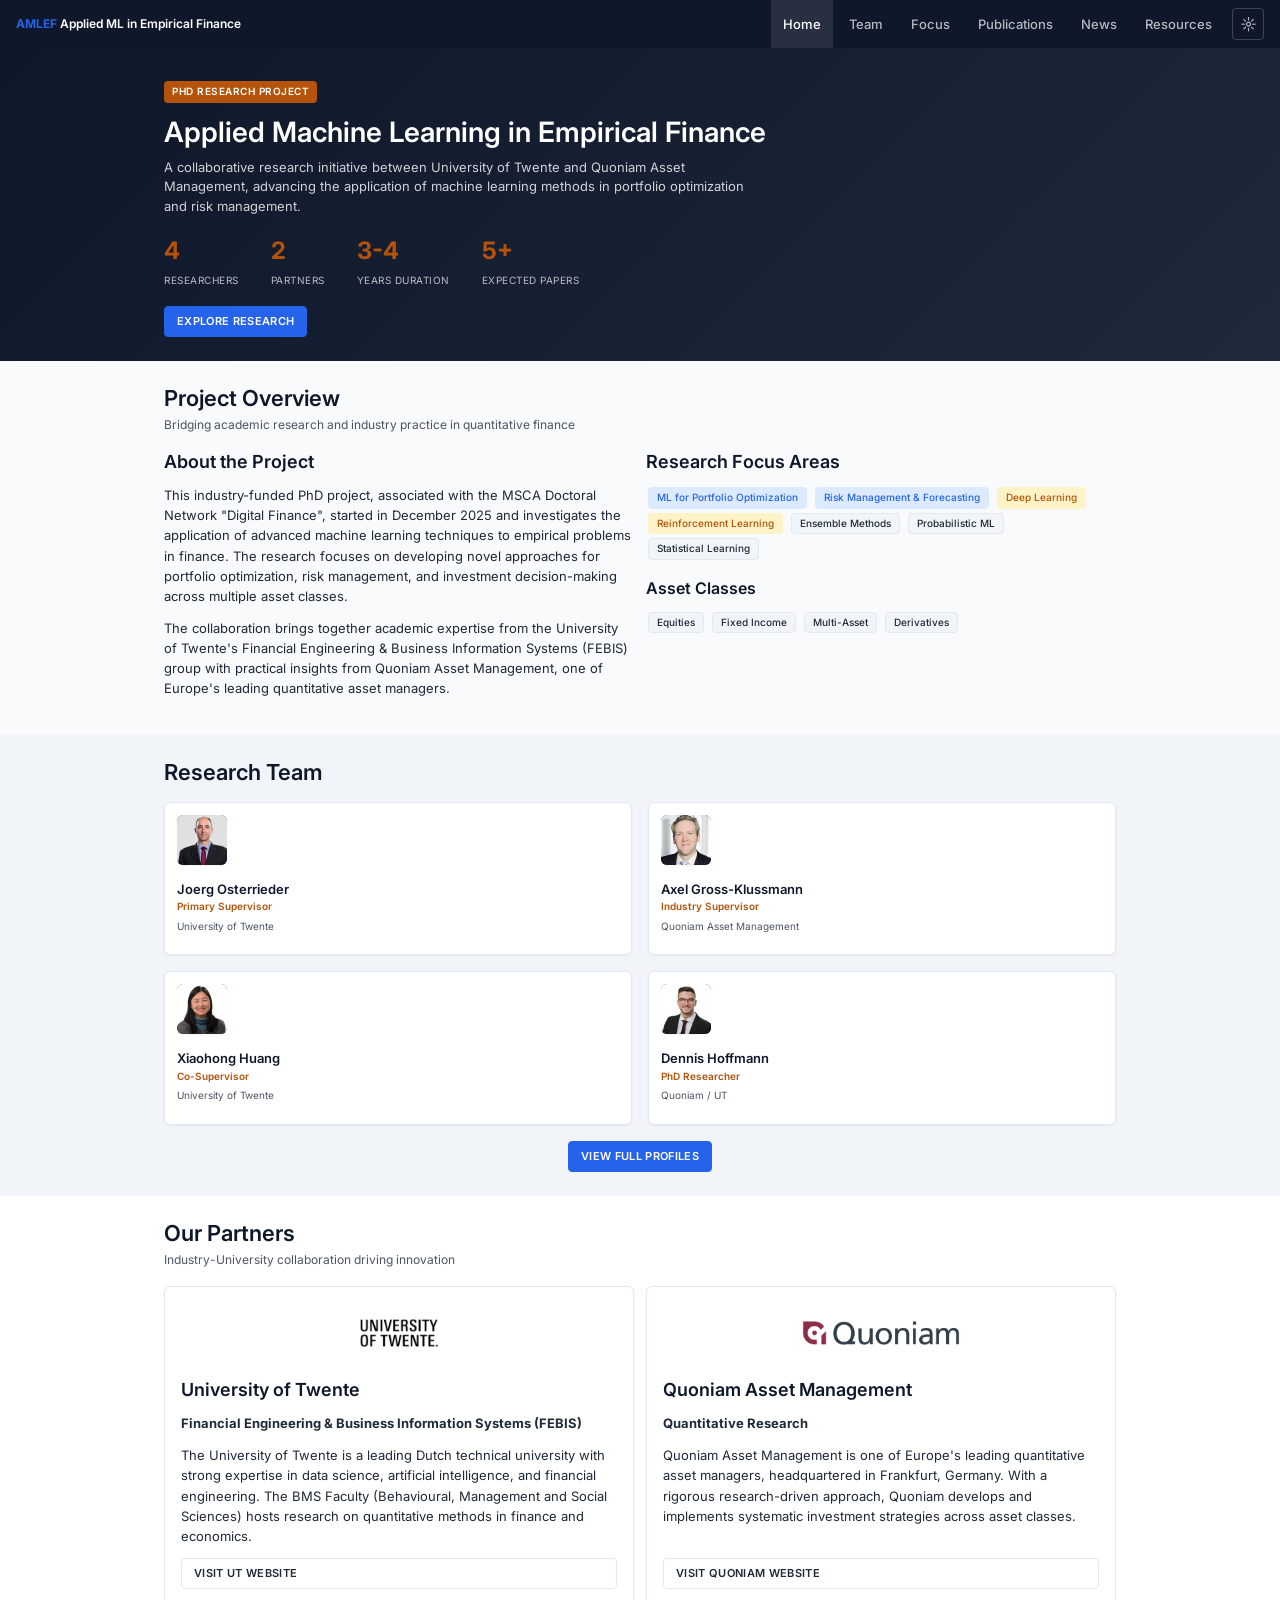
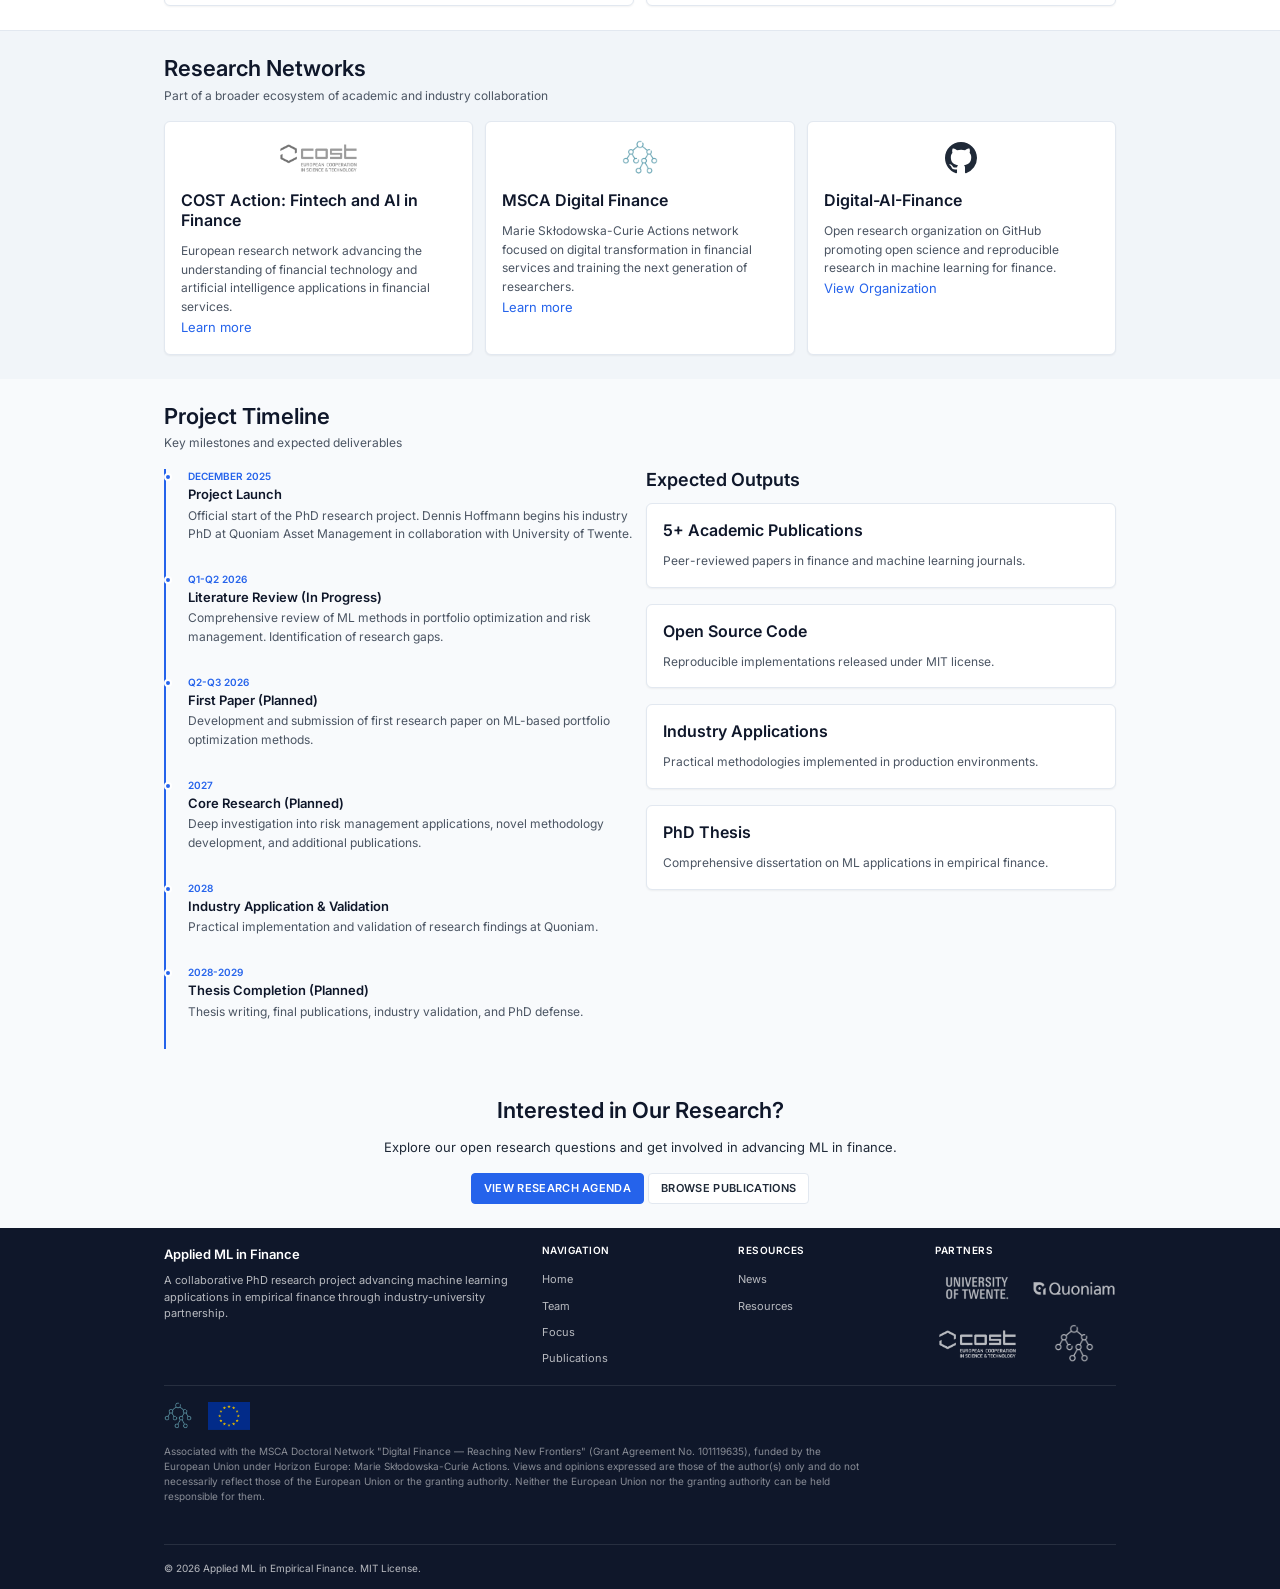
==== docs/index.html @ 48cf6113 "feat(site): add project website without wiki section" ====
<!DOCTYPE html>
<html lang="en">
<head>
    <meta charset="UTF-8">
    <meta name="viewport" content="width=device-width, initial-scale=1.0">
    <title>Applied Machine Learning in Empirical Finance | PhD Research Project</title>
    <meta name="description" content="Industry-University PhD collaboration between University of Twente and Quoniam Asset Management on Machine Learning applications in Finance.">
    <meta name="author" content="Joerg Osterrieder">
    <meta name="keywords" content="machine learning, finance, portfolio optimization, risk management, PhD research, University of Twente, Quoniam">
    <meta property="og:title" content="Applied Machine Learning in Empirical Finance">
    <meta property="og:description" content="Industry-University PhD collaboration between University of Twente and Quoniam Asset Management on Machine Learning applications in Finance.">
    <meta property="og:type" content="website">
    <meta property="og:url" content="https://digital-ai-finance.github.io/Applied-Machine-Learning-in-Empirical-Finance/">
    <link rel="canonical" href="https://digital-ai-finance.github.io/Applied-Machine-Learning-in-Empirical-Finance/">
    <script type="application/ld+json">
    {
      "@context": "https://schema.org",
      "@type": "ResearchProject",
      "name": "Applied Machine Learning in Empirical Finance",
      "description": "Industry-University PhD collaboration on ML applications in Finance",
      "url": "https://digital-ai-finance.github.io/Applied-Machine-Learning-in-Empirical-Finance/",
      "funder": [
        {"@type": "Organization", "name": "University of Twente"},
        {"@type": "Organization", "name": "Quoniam Asset Management"}
      ],
      "isPartOf": {
        "@type": "ResearchProject",
        "name": "Digital Finance — Reaching New Frontiers",
        "url": "https://www.digital-finance-msca.com/",
        "identifier": "101119635",
        "funder": {"@type": "Organization", "name": "European Union"}
      }
    }
    </script>
    <script src="js/theme-init.js"></script>
    <link rel="preconnect" href="https://fonts.googleapis.com">
    <link rel="preconnect" href="https://fonts.gstatic.com" crossorigin>
    <link href="https://fonts.googleapis.com/css2?family=Inter:wght@400;500;600;700&display=swap" rel="stylesheet">
    <link rel="stylesheet" href="css/style.css">
    <link rel="icon" href="assets/images/favicon.svg" type="image/svg+xml">
</head>
<body>
    <a href="#main-content" class="skip-link">Skip to main content</a>

    <nav class="navbar" aria-label="Main navigation">
        <a href="index.html" class="navbar-brand">
            <span class="navbar-abbrev">AMLEF</span> Applied ML in Empirical Finance
        </a>
        <button class="mobile-toggle" aria-label="Toggle navigation" aria-expanded="false" aria-controls="main-nav"><span></span><span></span><span></span></button>
        <ul class="navbar-nav" id="main-nav">
            <li><a href="index.html" class="active" aria-current="page">Home</a></li>
            <li><a href="team.html">Team</a></li>
            <li><a href="research.html">Focus</a></li>
            <li><a href="publications.html">Publications</a></li>
            <li><a href="news.html">News</a></li>
            <li><a href="resources.html">Resources</a></li>
        </ul>
        <button class="theme-toggle" id="theme-toggle" aria-label="Toggle dark mode">
            <span class="theme-toggle-icon theme-toggle-light">&#9788;</span>
            <span class="theme-toggle-icon theme-toggle-dark">&#9789;</span>
        </button>
    </nav>

    <main id="main-content">
        <!-- Hero Section -->
        <section class="hero">
            <div class="container">
                <div class="hero-content">
                    <span class="hero-badge">PhD Research Project</span>
                    <h1>Applied Machine Learning in Empirical Finance</h1>
                    <p class="hero-subtitle">
                        A collaborative research initiative between University of Twente and Quoniam Asset Management,
                        advancing the application of machine learning methods in portfolio optimization and risk management.
                    </p>
                    <div class="hero-stats">
                        <div class="hero-stat">
                            <span class="hero-stat-value">4</span>
                            <span class="hero-stat-label">Researchers</span>
                        </div>
                        <div class="hero-stat">
                            <span class="hero-stat-value">2</span>
                            <span class="hero-stat-label">Partners</span>
                        </div>
                        <div class="hero-stat">
                            <span class="hero-stat-value">3-4</span>
                            <span class="hero-stat-label">Years Duration</span>
                        </div>
                        <div class="hero-stat">
                            <span class="hero-stat-value">5+</span>
                            <span class="hero-stat-label">Expected Papers</span>
                        </div>
                    </div>
                    <div class="hero-buttons">
                        <a href="research.html" class="btn btn-primary">Explore Research</a>
                    </div>
                </div>
            </div>
        </section>

        <!-- Overview Section -->
        <section class="section" id="overview">
            <div class="container">
                <div class="section-title">
                    <h2>Project Overview</h2>
                    <p>Bridging academic research and industry practice in quantitative finance</p>
                </div>

                <div class="grid-2">
                    <div>
                        <h3>About the Project</h3>
                        <p>
                            This industry-funded PhD project, associated with the MSCA Doctoral Network
                            "Digital Finance", started in December 2025 and investigates the application of
                            advanced machine learning techniques to empirical problems in finance. The research focuses
                            on developing novel approaches for portfolio optimization, risk management, and investment
                            decision-making across multiple asset classes.
                        </p>
                        <p>
                            The collaboration brings together academic expertise from the University of Twente's
                            Financial Engineering & Business Information Systems (FEBIS) group with practical insights from Quoniam Asset Management,
                            one of Europe's leading quantitative asset managers.
                        </p>
                    </div>
                    <div>
                        <h3>Research Focus Areas</h3>
                        <div class="mb-3">
                            <span class="tag tag-primary">ML for Portfolio Optimization</span>
                            <span class="tag tag-primary">Risk Management & Forecasting</span>
                            <span class="tag tag-accent">Deep Learning</span>
                            <span class="tag tag-accent">Reinforcement Learning</span>
                            <span class="tag">Ensemble Methods</span>
                            <span class="tag">Probabilistic ML</span>
                            <span class="tag">Statistical Learning</span>
                        </div>
                        <h4>Asset Classes</h4>
                        <div>
                            <span class="tag">Equities</span>
                            <span class="tag">Fixed Income</span>
                            <span class="tag">Multi-Asset</span>
                            <span class="tag">Derivatives</span>
                        </div>
                    </div>
                </div>
            </div>
        </section>

        <!-- Research Team -->
        <section class="section bg-alt" id="team-preview" style="padding: 1.5rem 0;">
            <div class="container">
                <div class="section-title" style="margin-bottom: 1rem;">
                    <h2>Research Team</h2>
                </div>

                <div class="grid-2" style="gap: 1rem;">
                    <div class="card team-card team-card--compact">
                        <div class="team-avatar">
                            <img src="assets/images/team/joerg_osterrieder.jpg" alt="Joerg Osterrieder">
                        </div>
                        <div class="team-info">
                            <h4 class="team-name">Joerg Osterrieder</h4>
                            <div class="team-role">Primary Supervisor</div>
                            <div class="team-affiliation">University of Twente</div>
                        </div>
                    </div>
                    <div class="card team-card team-card--compact">
                        <div class="team-avatar">
                            <img src="assets/images/team/axel_gross_klussmann.jpg" alt="Axel Gross-Klussmann">
                        </div>
                        <div class="team-info">
                            <h4 class="team-name">Axel Gross-Klussmann</h4>
                            <div class="team-role">Industry Supervisor</div>
                            <div class="team-affiliation">Quoniam Asset Management</div>
                        </div>
                    </div>
                    <div class="card team-card team-card--compact">
                        <div class="team-avatar">
                            <img src="assets/images/team/xiaohong_huang.jpg" alt="Xiaohong Huang">
                        </div>
                        <div class="team-info">
                            <h4 class="team-name">Xiaohong Huang</h4>
                            <div class="team-role">Co-Supervisor</div>
                            <div class="team-affiliation">University of Twente</div>
                        </div>
                    </div>
                    <div class="card team-card team-card--compact">
                        <div class="team-avatar">
                            <img src="assets/images/team/dennis_hoffmann.jpg" alt="Dennis Hoffmann">
                        </div>
                        <div class="team-info">
                            <h4 class="team-name">Dennis Hoffmann</h4>
                            <div class="team-role">PhD Researcher</div>
                            <div class="team-affiliation">Quoniam / UT</div>
                        </div>
                    </div>
                </div>

                <div class="text-center" style="margin-top: 1rem;">
                    <a href="team.html" class="btn btn-primary">View Full Profiles</a>
                </div>
            </div>
        </section>

        <!-- Partners Section -->
        <section class="partners" id="partners-detail">
            <div class="container">
                <div class="section-title">
                    <h2>Our Partners</h2>
                    <p>Industry-University collaboration driving innovation</p>
                </div>

                <div class="grid-2">
                    <div class="card">
                        <div style="display: flex; align-items: center; justify-content: center; height: 60px; margin-bottom: 1rem;">
                            <img src="assets/images/logos/ut_logo.png" alt="University of Twente" style="height: 50px;">
                        </div>
                        <h3>University of Twente</h3>
                        <p class="mb-2"><strong>Financial Engineering & Business Information Systems (FEBIS)</strong></p>
                        <p>
                            The University of Twente is a leading Dutch technical university with strong expertise
                            in data science, artificial intelligence, and financial engineering. The BMS Faculty
                            (Behavioural, Management and Social Sciences) hosts research on quantitative methods
                            in finance and economics.
                        </p>
                        <a href="https://www.utwente.nl/en/bms/" target="_blank" rel="noopener noreferrer" class="btn btn-secondary">
                            Visit UT Website
                        </a>
                    </div>

                    <div class="card">
                        <div style="display: flex; align-items: center; justify-content: center; height: 60px; margin-bottom: 1rem;">
                            <img src="assets/images/logos/quoniam_logo.png" alt="Quoniam Asset Management" style="height: 24px;">
                        </div>
                        <h3>Quoniam Asset Management</h3>
                        <p class="mb-2"><strong>Quantitative Research</strong></p>
                        <p>
                            Quoniam Asset Management is one of Europe's leading quantitative asset managers,
                            headquartered in Frankfurt, Germany. With a rigorous research-driven approach,
                            Quoniam develops and implements systematic investment strategies across asset classes.
                        </p>
                        <a href="https://www.quoniam.com" target="_blank" rel="noopener noreferrer" class="btn btn-secondary">
                            Visit Quoniam Website
                        </a>
                    </div>
                </div>
            </div>
        </section>

        <!-- Research Networks -->
        <section class="section bg-alt" id="networks">
            <div class="container">
                <div class="section-title">
                    <h2>Research Networks</h2>
                    <p>Part of a broader ecosystem of academic and industry collaboration</p>
                </div>

                <div class="grid-3">
                    <div class="card">
                        <div style="display: flex; align-items: center; justify-content: center; height: 40px; margin-bottom: 0.75rem;">
                            <img src="assets/images/logos/cost_logo.png" alt="COST Action" style="height: 28px;">
                        </div>
                        <h4>COST Action: Fintech and AI in Finance</h4>
                        <p class="card-text">
                            European research network advancing the understanding of financial technology
                            and artificial intelligence applications in financial services.
                        </p>
                        <a href="https://www.cost.eu/actions/CA19130/" target="_blank" rel="noopener noreferrer">Learn more</a>
                    </div>

                    <div class="card">
                        <div style="display: flex; align-items: center; justify-content: center; height: 40px; margin-bottom: 0.75rem;">
                            <img src="assets/images/logos/msca_digital_finance_logo.png" alt="MSCA Digital Finance" style="height: 36px;">
                        </div>
                        <h4>MSCA Digital Finance</h4>
                        <p class="card-text">
                            Marie Skłodowska-Curie Actions network focused on digital transformation
                            in financial services and training the next generation of researchers.
                        </p>
                        <a href="https://www.digital-finance-msca.com/" target="_blank" rel="noopener noreferrer">Learn more</a>
                    </div>

                    <div class="card">
                        <div style="display: flex; align-items: center; justify-content: center; height: 40px; margin-bottom: 0.75rem;">
                            <svg style="height: 32px; width: 32px;" viewBox="0 0 16 16" fill="currentColor"><path d="M8 0C3.58 0 0 3.58 0 8c0 3.54 2.29 6.53 5.47 7.59.4.07.55-.17.55-.38 0-.19-.01-.82-.01-1.49-2.01.37-2.53-.49-2.69-.94-.09-.23-.48-.94-.82-1.13-.28-.15-.68-.52-.01-.53.63-.01 1.08.58 1.23.82.72 1.21 1.87.87 2.33.66.07-.52.28-.87.51-1.07-1.78-.2-3.64-.89-3.64-3.95 0-.87.31-1.59.82-2.15-.08-.2-.36-1.02.08-2.12 0 0 .67-.21 2.2.82.64-.18 1.32-.27 2-.27.68 0 1.36.09 2 .27 1.53-1.04 2.2-.82 2.2-.82.44 1.1.16 1.92.08 2.12.51.56.82 1.27.82 2.15 0 3.07-1.87 3.75-3.65 3.95.29.25.54.73.54 1.48 0 1.07-.01 1.93-.01 2.2 0 .21.15.46.55.38A8.013 8.013 0 0016 8c0-4.42-3.58-8-8-8z"/></svg>
                        </div>
                        <h4>Digital-AI-Finance</h4>
                        <p class="card-text">
                            Open research organization on GitHub promoting open science and reproducible
                            research in machine learning for finance.
                        </p>
                        <a href="https://github.com/Digital-AI-Finance" target="_blank" rel="noopener noreferrer">View Organization</a>
                    </div>
                </div>
            </div>
        </section>

        <!-- Timeline Section -->
        <section class="section" id="timeline">
            <div class="container">
                <div class="section-title">
                    <h2>Project Timeline</h2>
                    <p>Key milestones and expected deliverables</p>
                </div>

                <div class="grid-2">
                    <div class="timeline">
                        <div class="timeline-item">
                            <div class="timeline-date">December 2025</div>
                            <h4 class="timeline-title">Project Launch</h4>
                            <p class="timeline-text">Official start of the PhD research project. Dennis Hoffmann begins his industry PhD at Quoniam Asset Management in collaboration with University of Twente.</p>
                        </div>
                        <div class="timeline-item">
                            <div class="timeline-date">Q1-Q2 2026</div>
                            <h4 class="timeline-title">Literature Review (In Progress)</h4>
                            <p class="timeline-text">Comprehensive review of ML methods in portfolio optimization and risk management. Identification of research gaps.</p>
                        </div>
                        <div class="timeline-item">
                            <div class="timeline-date">Q2-Q3 2026</div>
                            <h4 class="timeline-title">First Paper (Planned)</h4>
                            <p class="timeline-text">Development and submission of first research paper on ML-based portfolio optimization methods.</p>
                        </div>
                        <div class="timeline-item">
                            <div class="timeline-date">2027</div>
                            <h4 class="timeline-title">Core Research (Planned)</h4>
                            <p class="timeline-text">Deep investigation into risk management applications, novel methodology development, and additional publications.</p>
                        </div>
                        <div class="timeline-item">
                            <div class="timeline-date">2028</div>
                            <h4 class="timeline-title">Industry Application & Validation</h4>
                            <p class="timeline-text">Practical implementation and validation of research findings at Quoniam.</p>
                        </div>
                        <div class="timeline-item">
                            <div class="timeline-date">2028-2029</div>
                            <h4 class="timeline-title">Thesis Completion (Planned)</h4>
                            <p class="timeline-text">Thesis writing, final publications, industry validation, and PhD defense.</p>
                        </div>
                    </div>

                    <div>
                        <h3>Expected Outputs</h3>
                        <div class="card mb-3">
                            <h4>5+ Academic Publications</h4>
                            <p class="card-text">Peer-reviewed papers in finance and machine learning journals.</p>
                        </div>
                        <div class="card mb-3">
                            <h4>Open Source Code</h4>
                            <p class="card-text">Reproducible implementations released under MIT license.</p>
                        </div>
                        <div class="card mb-3">
                            <h4>Industry Applications</h4>
                            <p class="card-text">Practical methodologies implemented in production environments.</p>
                        </div>
                        <div class="card">
                            <h4>PhD Thesis</h4>
                            <p class="card-text">Comprehensive dissertation on ML applications in empirical finance.</p>
                        </div>
                    </div>
                </div>
            </div>
        </section>

        <!-- CTA Section -->
        <section class="section">
            <div class="container text-center">
                <h2>Interested in Our Research?</h2>
                <p class="mb-3">Explore our open research questions and get involved in advancing ML in finance.</p>
                <div>
                    <a href="research.html" class="btn btn-primary">View Research Agenda</a>
                    <a href="publications.html" class="btn btn-secondary">Browse Publications</a>
                </div>
            </div>
        </section>
    </main>

    <!-- Footer -->
    <footer class="footer">
        <div class="container">
            <div class="footer-grid">
                <div>
                    <div class="footer-brand">Applied ML in Finance</div>
                    <p class="footer-text">
                        A collaborative PhD research project advancing machine learning applications
                        in empirical finance through industry-university partnership.
                    </p>
                </div>
                <div>
                    <h3 class="footer-title">Navigation</h3>
                    <ul class="footer-links">
                        <li><a href="index.html">Home</a></li>
                        <li><a href="team.html">Team</a></li>
                        <li><a href="research.html">Focus</a></li>
                        <li><a href="publications.html">Publications</a></li>
                    </ul>
                </div>
                <div>
                    <h3 class="footer-title">Resources</h3>
                    <ul class="footer-links">
                        <li><a href="news.html">News</a></li>
                        <li><a href="resources.html">Resources</a></li>
                    </ul>
                </div>
                <div>
                    <h3 class="footer-title">Partners</h3>
                    <div class="footer-logos">
                        <a href="https://www.utwente.nl" target="_blank" rel="noopener noreferrer">
                            <img src="assets/images/logos/ut_logo.png" alt="University of Twente" style="height: 40px;">
                        </a>
                        <a href="https://www.quoniam.com" target="_blank" rel="noopener noreferrer">
                            <img src="assets/images/logos/quoniam_logo.png" alt="Quoniam Asset Management">
                        </a>
                        <a href="https://www.cost.eu/actions/CA19130/" target="_blank" rel="noopener noreferrer">
                            <img src="assets/images/logos/cost_logo.png" alt="COST Action" style="height: 28px;">
                        </a>
                        <a href="https://www.digital-finance-msca.com/" target="_blank" rel="noopener noreferrer">
                            <img src="assets/images/logos/msca_digital_finance_logo.png" alt="MSCA Digital Finance" style="height: 40px;">
                        </a>
                    </div>
                </div>
            </div>
            <!-- MSCA-FUNDING-DISCLAIMER-START -->
            <div class="footer-funding">
                <div class="footer-funding-logos">
                    <a href="https://www.digital-finance-msca.com/" target="_blank" rel="noopener noreferrer">
                        <img src="assets/images/logos/msca_digital_finance_logo.png" alt="MSCA Digital Finance">
                    </a>
                    <a href="https://european-union.europa.eu/" target="_blank" rel="noopener noreferrer">
                        <img src="assets/images/logos/eu_flag.png" alt="Funded by the European Union">
                    </a>
                </div>
                <p class="footer-funding-text">
                    Associated with the MSCA Doctoral Network "Digital Finance — Reaching New Frontiers"
                    (Grant Agreement No. 101119635), funded by the European Union under Horizon Europe:
                    Marie Skłodowska-Curie Actions. Views and opinions expressed are those of the author(s)
                    only and do not necessarily reflect those of the European Union or the granting authority.
                    Neither the European Union nor the granting authority can be held responsible for them.
                </p>
            </div>
            <!-- MSCA-FUNDING-DISCLAIMER-END -->
            <div class="footer-bottom">
                <div>&copy; 2026 Applied ML in Empirical Finance. MIT License.</div>
            </div>
        </div>
    </footer>

    <script src="js/main.js"></script>
</body>
</html>
---- docs/css/style.css ----
/* Applied Machine Learning in Empirical Finance - Narrative Digital Finance Theme */

/* CSS Variables */
:root {
    --primary: #2563eb;
    --primary-dark: #1d4ed8;
    --primary-light: #dbeafe;
    --secondary: #b45309;
    --secondary-light: #fef3c7;
    --accent: #b45309;
    --accent-light: #fef3c7;
    --dark: #0f172a;
    --dark-light: #1e293b;
    --text: #1f2937;
    --text-light: #4b5563;
    --text-muted: #6b7280;
    --background: #f8fafc;
    --background-alt: #f1f5f9;
    --white: #ffffff;
    --surface: #ffffff;
    --border: #e2e8f0;
    --border-light: #f1f5f9;
    --success: #047857;
    --success-light: #d1fae5;
    --warning: #b45309;
    --error: #dc2626;
    --shadow: 0 1px 2px rgba(0,0,0,0.05);
    --shadow-md: 0 4px 6px -1px rgba(0,0,0,0.07);
    --shadow-lg: 0 10px 15px -3px rgba(0,0,0,0.08);
    --radius: 4px;
    --radius-md: 6px;
    --radius-lg: 8px;
    --transition: all 0.15s ease;
    --navbar-height: 48px;
    --content-max-width: 1000px;

    /* On-dark text hierarchy (navbar, hero, footer) */
    --on-dark:           rgba(255,255,255, 1.0);
    --on-dark-secondary: rgba(255,255,255, 0.8);
    --on-dark-light:     rgba(255,255,255, 0.7);
    --on-dark-muted:     rgba(255,255,255, 0.5);
}

/* Dark Mode */
[data-theme="dark"] {
    --primary: #60a5fa;
    --primary-dark: #93bbfd;
    --primary-light: #1e3a5f;
    --secondary: #d97706;
    --secondary-light: #422006;
    --accent: #d97706;
    --accent-light: #422006;
    --text: #e2e8f0;
    --text-light: #b4c0cc;
    --text-muted: #94a3b8;
    --background: #0f172a;
    --background-alt: #1e293b;
    --border: #334155;
    --border-light: #1e293b;
    --success: #34d399;
    --success-light: #14332a;
    --warning: #d97706;
    --error: #f87171;
    --surface: #1e293b;
    --shadow: 0 1px 2px rgba(0,0,0,0.3);
    --shadow-md: 0 4px 6px -1px rgba(0,0,0,0.4);
    --shadow-lg: 0 10px 15px -3px rgba(0,0,0,0.5);

    /* On-dark text hierarchy (navbar, hero, footer) */
    --on-dark:           rgba(255,255,255, 1.0);
    --on-dark-secondary: rgba(255,255,255, 0.8);
    --on-dark-light:     rgba(255,255,255, 0.7);
    --on-dark-muted:     rgba(255,255,255, 0.5);
}
[data-theme="dark"] .gap-importance.high { background: #451a1a; color: #f87171; }
[data-theme="dark"] .gap-importance.medium { background: #422006; color: #d97706; }
[data-theme="dark"] #partners-detail .card img { filter: brightness(0) invert(1); }
[data-theme="dark"] .filter-input,
[data-theme="dark"] .filter-select {
    background: #0f172a;
    color: #e2e8f0;
}
[data-theme="dark"] .tag:not(.tag-primary):not(.tag-accent) {
    background: #334155;
    border-color: #475569;
}
[data-theme="dark"] .publications-table tr:nth-child(even) {
    background: #263548;
}
[data-theme="dark"] .publications-table tr:hover {
    background: #2d3f55;
}
[data-theme="dark"] .timeline-item::before { border-color: #1e293b; }
[data-theme="dark"] .wiki-table th {
    background: #0f172a;
}
[data-theme="dark"] .wiki-table th,
[data-theme="dark"] .wiki-table td {
    border-color: #334155;
}
[data-theme="dark"] .bg-alt .card {
    border-color: #475569;
}
[data-theme="dark"] .btn-secondary:hover {
    background: #334155;
}
[data-theme="dark"] h1,
[data-theme="dark"] h2,
[data-theme="dark"] h3,
[data-theme="dark"] h4,
[data-theme="dark"] h5,
[data-theme="dark"] h6 {
    color: #f1f5f9;
}
[data-theme="dark"] .publication-title,
[data-theme="dark"] .team-metric-value,
[data-theme="dark"] .chart-title {
    color: #f1f5f9;
}

/* Theme toggle */
.theme-toggle {
    background: var(--background-alt);
    border: 1px solid var(--border);
    border-radius: var(--radius);
    color: var(--text-light);
    cursor: pointer;
    font-size: 16px;
    width: 32px;
    height: 32px;
    display: flex;
    align-items: center;
    justify-content: center;
    transition: background 0.2s, color 0.2s, border-color 0.2s;
    padding: 0;
    line-height: 1;
    font-family: 'Inter', sans-serif;
}
.theme-toggle:hover {
    background: var(--primary-light);
    color: var(--primary);
    border-color: var(--primary);
}
.theme-toggle-dark { display: none; }
[data-theme="dark"] .theme-toggle-light { display: none; }
[data-theme="dark"] .theme-toggle-dark { display: inline; }

/* Reset & Base */
*, *::before, *::after { box-sizing: border-box; }
html { scroll-behavior: smooth; scroll-padding-top: calc(var(--navbar-height) + 10px); }
[id] { scroll-margin-top: calc(var(--navbar-height) + 10px); }
body {
    margin: 0;
    font-family: 'Inter', -apple-system, BlinkMacSystemFont, sans-serif;
    font-size: 13px;
    line-height: 1.55;
    color: var(--text);
    background: var(--background);
    padding-top: var(--navbar-height);
}

a {
    color: var(--primary);
    text-decoration: none;
    border-bottom: 1px solid transparent;
    transition: var(--transition);
}
a:hover {
    color: var(--primary-dark);
    border-bottom-color: var(--primary-dark);
}
img { max-width: 100%; height: auto; }
h1, h2, h3, h4, h5, h6 {
    margin: 0 0 0.75rem;
    color: var(--dark);
    font-family: 'Inter', -apple-system, BlinkMacSystemFont, sans-serif;
    font-weight: 600;
    line-height: 1.25;
}
h1 { font-size: 1.75rem; }
h2 { font-size: 1.375rem; }
h3 { font-size: 1.125rem; }
h4 { font-size: 1rem; }
p { margin: 0 0 0.75rem; }
small, .text-small { font-size: 11px; }

/* Navbar */
.navbar {
    display: flex;
    position: fixed;
    top: 0;
    left: 0;
    right: 0;
    height: var(--navbar-height);
    background: var(--dark);
    color: var(--white);
    z-index: 1100;
    align-items: center;
    padding: 0 1rem;
    font-family: 'Inter', sans-serif;
    font-size: 12px;
}
.navbar-brand {
    font-weight: 600;
    font-size: 12px;
    color: var(--white);
    text-decoration: none;
    white-space: nowrap;
    border-bottom: none;
}
.navbar-brand:hover { color: var(--white); text-decoration: none; }
.navbar-brand .navbar-abbrev {
    color: var(--primary);
    font-weight: 700;
}
.navbar-nav {
    display: flex;
    list-style: none;
    margin: 0;
    padding: 0;
    margin-left: auto;
    gap: 0.25rem;
}
.navbar-nav a {
    display: block;
    padding: 0 0.75rem;
    color: var(--on-dark-light);
    font-size: 13px;
    font-weight: 500;
    line-height: var(--navbar-height);
    border-bottom: none;
    transition: var(--transition);
}
.navbar-nav a:hover,
.navbar-nav a.active {
    color: var(--white);
    background: rgba(255,255,255,0.1);
    text-decoration: none;
}

/* Mobile Toggle (hamburger icon) */
.navbar .mobile-toggle {
    display: none;
    background: transparent;
    border: none;
    cursor: pointer;
    width: 32px;
    height: 32px;
    position: relative;
    padding: 0;
    flex-shrink: 0;
}
.navbar .mobile-toggle span {
    display: block;
    width: 20px;
    height: 2.5px;
    background: var(--white);
    border-radius: 1px;
    position: absolute;
    left: 6px;
    transition: transform 0.25s ease, opacity 0.25s ease;
}
.navbar .mobile-toggle span:nth-child(1) { top: 8px; }
.navbar .mobile-toggle span:nth-child(2) { top: 15px; }
.navbar .mobile-toggle span:nth-child(3) { top: 22px; }
.navbar .mobile-toggle[aria-expanded="true"] span:nth-child(1) {
    transform: translateY(7px) rotate(45deg);
}
.navbar .mobile-toggle[aria-expanded="true"] span:nth-child(2) {
    opacity: 0;
}
.navbar .mobile-toggle[aria-expanded="true"] span:nth-child(3) {
    transform: translateY(-7px) rotate(-45deg);
}

/* Navbar theme toggle */
.navbar .theme-toggle {
    background: transparent;
    border: 1px solid rgba(255,255,255,0.2);
    color: var(--on-dark-light);
    width: 32px;
    height: 32px;
    font-size: 16px;
    margin-left: 0.5rem;
    flex-shrink: 0;
}
.navbar .theme-toggle:hover {
    background: rgba(255,255,255,0.1);
    color: var(--white);
    border-color: rgba(255,255,255,0.4);
}

/* Scroll progress bar */
.scroll-progress {
    position: fixed;
    top: var(--navbar-height);
    left: 0;
    height: 2px;
    background: var(--primary);
    z-index: 1099;
    transition: width 0.05s linear;
    pointer-events: none;
}

/* Nav overlay (mobile backdrop) */
.nav-overlay {
    position: fixed;
    top: var(--navbar-height);
    left: 0;
    right: 0;
    bottom: 0;
    background: rgba(0,0,0,0.4);
    z-index: 1050;
    opacity: 0;
    pointer-events: none;
    transition: opacity 0.2s ease;
}
.nav-overlay.active {
    opacity: 1;
    pointer-events: auto;
}

/* Main Content */
main {
    margin-top: 0;
    min-height: 100vh;
}
.container {
    max-width: var(--content-max-width);
    margin: 0 auto;
    padding: 0 1.5rem;
}
.section {
    padding: 1.5rem 0;
}
.section-card > .container {
    background: var(--surface);
    border: 1px solid var(--border);
    border-radius: var(--radius-md);
    box-shadow: var(--shadow);
    padding: 1.5rem;
}
.section-title {
    text-align: left;
    margin-bottom: 1rem;
}
.section-title h2 {
    margin-bottom: 0.25rem;
}
.section-title p {
    color: var(--text-light);
    max-width: none;
    margin: 0;
    font-size: 12px;
}

/* Hero Section */
.hero {
    background: linear-gradient(135deg, var(--dark) 0%, var(--dark-light) 100%);
    color: var(--white);
    padding: 2rem 0 1.5rem;
    position: relative;
}
.hero-subpage {
    padding: 1rem 0 0.75rem;
}
.hero::before { display: none; }
.hero-content {
    position: relative;
    max-width: none;
}
.hero-badge {
    display: inline-block;
    background: var(--secondary);
    color: var(--white);
    padding: 0.2rem 0.5rem;
    border-radius: var(--radius);
    font-size: 10px;
    font-weight: 600;
    text-transform: uppercase;
    letter-spacing: 0.05em;
    margin-bottom: 0.75rem;
    font-family: 'Inter', sans-serif;
}
.hero h1 {
    color: var(--white);
    font-size: 1.75rem;
    margin-bottom: 0.5rem;
}
.hero-subtitle {
    font-size: 13px;
    color: var(--on-dark-secondary);
    margin-bottom: 1rem;
    max-width: 600px;
    line-height: 1.5;
}
.hero-stats {
    display: flex;
    gap: 2rem;
    margin-top: 1rem;
}
.hero-stat {
    text-align: left;
}
.hero-stat-value {
    display: block;
    font-size: 1.5rem;
    font-weight: 700;
    color: var(--accent);
    font-family: 'Inter', sans-serif;
}
.hero-stat-label {
    font-size: 10px;
    color: var(--on-dark-light);
    text-transform: uppercase;
    letter-spacing: 0.05em;
    font-family: 'Inter', sans-serif;
}
.hero-buttons {
    display: flex;
    gap: 0.75rem;
    margin-top: 1rem;
}

/* Buttons */
.btn {
    display: inline-flex;
    align-items: center;
    gap: 0.375rem;
    padding: 0.375rem 0.75rem;
    border-radius: var(--radius);
    font-weight: 600;
    font-size: 11px;
    cursor: pointer;
    transition: var(--transition);
    border: 1px solid transparent;
    font-family: 'Inter', sans-serif;
    text-transform: uppercase;
    letter-spacing: 0.03em;
}
.btn-primary {
    background: var(--primary);
    color: var(--white);
    border-color: var(--primary);
}
.btn-primary:hover {
    background: var(--primary-dark);
    border-color: var(--primary-dark);
    color: var(--white);
}
.btn-secondary {
    background: var(--surface);
    color: var(--text);
    border-color: var(--border);
}
.btn-secondary:hover {
    background: var(--background-alt);
    border-color: var(--primary);
    color: var(--primary);
}
.btn-outline {
    background: transparent;
    color: var(--white);
    border: 1px solid var(--white);
}
.btn-outline:hover {
    background: var(--white);
    color: var(--dark);
}

/* Cards */
.card {
    background: var(--surface);
    border-radius: var(--radius-md);
    box-shadow: var(--shadow);
    border: 1px solid var(--border);
    padding: 1rem;
    transition: var(--transition);
    display: flex;
    flex-direction: column;
}
.card > .btn:last-child,
.card > div:last-child > .btn:last-child {
    margin-top: auto;
}
.card:hover {
    box-shadow: var(--shadow-md);
    border-color: var(--primary);
}
.card-header {
    display: flex;
    align-items: center;
    gap: 0.75rem;
    margin-bottom: 0.75rem;
}
.card-icon {
    width: 32px;
    height: 32px;
    background: var(--primary-light);
    color: var(--primary);
    border-radius: var(--radius);
    display: flex;
    align-items: center;
    justify-content: center;
    font-size: 14px;
    font-family: 'Inter', sans-serif;
    font-weight: 600;
}
.card-title {
    font-size: 1rem;
    margin: 0;
}
.card-text {
    color: var(--text-light);
    font-size: 12px;
    margin-bottom: 0;
}

/* Wiki Accordion Cards */
.wiki-card {
    background: var(--surface);
    border-radius: var(--radius-md);
    box-shadow: var(--shadow);
    border: 1px solid var(--border);
    transition: var(--transition);
}
.wiki-card summary {
    padding: 1rem;
    cursor: pointer;
    font-weight: 600;
    font-size: 0.95rem;
    display: flex;
    align-items: center;
    gap: 0.5rem;
    list-style: none;
}
.wiki-card summary::-webkit-details-marker { display: none; }
.wiki-card summary::after {
    content: "\25B8";
    margin-left: auto;
    font-size: 0.85rem;
    color: var(--text-light);
    transition: transform 0.2s ease;
}
.wiki-card[open] summary::after {
    transform: rotate(90deg);
}
.wiki-card:hover {
    box-shadow: var(--shadow-md);
    border-color: var(--primary);
}
.wiki-content {
    padding: 0 1rem 1rem;
    font-size: 13px;
    color: var(--text-light);
    line-height: 1.7;
    border-top: 1px solid var(--border);
    overflow-x: auto;
}

.wiki-table {
    width: 100%;
    border-collapse: collapse;
    font-size: 12px;
    margin: 0.5rem 0 1rem;
}
.wiki-table th,
.wiki-table td {
    text-align: left;
    padding: 0.35rem 0.6rem;
    border: 1px solid var(--border);
}
.wiki-table th {
    background: var(--background-alt);
    font-weight: 600;
    font-family: Inter, sans-serif;
}
.wiki-table th:first-child,
.wiki-table td:first-child {
    width: 200px;
}

/* Grid Layouts */
.grid-2 { display: grid; grid-template-columns: repeat(2, 1fr); gap: 0.75rem; }
.grid-3 { display: grid; grid-template-columns: repeat(3, 1fr); gap: 0.75rem; }
.grid-4 { display: grid; grid-template-columns: repeat(4, 1fr); gap: 0.5rem; }

/* Team Cards */
.team-card {
    text-align: left;
    padding: 1rem;
    display: flex;
    gap: 1rem;
    align-items: flex-start;
}
.team-avatar {
    width: 60px;
    height: 60px;
    border-radius: var(--radius-md);
    flex-shrink: 0;
    margin: 0;
    overflow: hidden;
    background: linear-gradient(135deg, var(--primary) 0%, var(--primary-dark) 100%);
    display: flex;
    align-items: center;
    justify-content: center;
    box-shadow: var(--shadow);
}
.team-avatar img {
    width: 100%;
    height: 100%;
    object-fit: cover;
}
.team-avatar-initials {
    color: var(--white);
    font-size: 1.25rem;
    font-weight: 700;
    font-family: 'Inter', sans-serif;
}
.team-content { flex: 1; }
.team-name {
    font-size: 14px;
    margin-bottom: 0.125rem;
    font-family: 'Inter', sans-serif;
}
.team-role {
    color: var(--secondary);
    font-weight: 600;
    font-size: 11px;
    margin-bottom: 0.25rem;
    font-family: 'Inter', sans-serif;
}
.team-affiliation {
    color: var(--text-light);
    font-size: 11px;
    margin-bottom: 0.5rem;
}
.team-card--compact {
    padding: 0.75rem;
}
.team-card--compact .team-avatar {
    width: 50px;
    height: 50px;
}
.team-card--compact .team-name {
    font-size: 13px;
}
.team-card--compact .team-role,
.team-card--compact .team-affiliation {
    font-size: 10px;
}
.team-links {
    display: flex;
    justify-content: center;
    gap: 0.5rem;
    flex-wrap: wrap;
}
.icon-link {
    display: inline-flex;
    align-items: center;
    justify-content: center;
    width: 32px;
    height: 32px;
    background: var(--surface);
    border: 1px solid var(--border);
    border-radius: var(--radius);
    color: var(--text-light);
    border-bottom: none;
    cursor: pointer;
    transition: var(--transition);
    position: relative;
}
.icon-link svg {
    width: 18px;
    height: 18px;
    fill: currentColor;
}
.icon-link:hover {
    border-color: var(--primary);
    color: var(--primary);
    border-bottom: none;
}
.icon-link::after {
    content: attr(data-tooltip);
    position: absolute;
    bottom: calc(100% + 6px);
    left: 50%;
    transform: translateX(-50%);
    padding: 4px 8px;
    background: var(--dark);
    color: var(--white);
    font-size: 11px;
    font-weight: 600;
    border-radius: var(--radius);
    white-space: nowrap;
    opacity: 0;
    pointer-events: none;
    transition: opacity 0.15s ease;
}
.icon-link:hover::after {
    opacity: 1;
}
[data-theme="dark"] .icon-link::after {
    background: var(--white);
    color: var(--dark);
}
.icon-mask {
    display: block;
    width: 18px;
    height: 18px;
    background-color: currentColor;
    mask-size: contain;
    mask-repeat: no-repeat;
    mask-position: center;
    -webkit-mask-size: contain;
    -webkit-mask-repeat: no-repeat;
    -webkit-mask-position: center;
}
.icon-mask--openalex {
    mask-image: url('../assets/images/logos/openalex_logo.png');
    -webkit-mask-image: url('../assets/images/logos/openalex_logo.png');
}
.team-metrics {
    display: flex;
    justify-content: flex-start;
    gap: 1rem;
    margin-top: 0.5rem;
    padding-top: 0.5rem;
    border-top: 1px solid var(--border);
}
.team-metric { text-align: left; }
.team-metric-value {
    display: block;
    font-weight: 700;
    color: var(--dark);
    font-size: 13px;
    font-family: 'Inter', sans-serif;
}
.team-metric-label {
    font-size: 10px;
    color: var(--text-muted);
    text-transform: uppercase;
    letter-spacing: 0.03em;
    font-family: 'Inter', sans-serif;
}

/* Footer partner logos */
.footer-logos {
    display: grid;
    grid-template-columns: 1fr 1fr;
    gap: 1rem 0.75rem;
    margin-top: 0.5rem;
    align-items: center;
    justify-items: center;
}
.footer-logos a {
    display: inline-flex;
    align-items: center;
    border-bottom: none;
}
.footer-logos img {
    width: auto;
    max-width: 100%;
    filter: brightness(0) invert(1);
    opacity: 0.7;
}

/* Partner Logos */
.partners {
    background: var(--surface);
    padding: 1.5rem 0;
    border-bottom: 1px solid var(--border);
}
.partners-grid {
    display: flex;
    align-items: center;
    justify-content: flex-start;
    gap: 2rem;
    flex-wrap: wrap;
}
.partner-logo {
    height: 36px;
    transition: var(--transition);
}
#partners-detail .card {
    display: flex;
    flex-direction: column;
}
#partners-detail .card p:last-of-type {
    flex: 1;
}

/* Timeline */
.timeline {
    position: relative;
    padding-left: 1.5rem;
    list-style: none;
    margin: 0;
}
.timeline::before {
    content: '';
    position: absolute;
    left: 0;
    top: 0;
    bottom: 0;
    width: 2px;
    background: var(--primary);
}
.timeline-item {
    position: relative;
    padding-bottom: 1rem;
}
.timeline-item::before {
    content: '';
    position: absolute;
    left: -1.5rem;
    top: 0.25rem;
    width: 8px;
    height: 8px;
    background: var(--primary);
    border-radius: 50%;
    border: 2px solid var(--white);
}
.timeline-date {
    font-size: 10px;
    color: var(--primary);
    font-weight: 600;
    margin-bottom: 0.125rem;
    font-family: 'Inter', sans-serif;
    text-transform: uppercase;
}
.timeline-title {
    font-size: 13px;
    margin-bottom: 0.25rem;
}
.timeline-text {
    color: var(--text-light);
    font-size: 12px;
}

/* Tags */
.tag {
    display: inline-block;
    background: var(--background-alt);
    color: var(--text);
    padding: 0.125rem 0.5rem;
    border-radius: var(--radius);
    font-size: 10px;
    font-weight: 500;
    margin: 0.125rem;
    font-family: 'Inter', sans-serif;
    border: 1px solid var(--border);
}
.tag-primary {
    background: var(--primary-light);
    color: var(--primary);
    border-color: var(--primary-light);
}
.tag-accent {
    background: var(--secondary-light);
    color: var(--secondary);
    border-color: var(--secondary-light);
}

/* Publications Table */
.publications-table {
    width: 100%;
    border-collapse: collapse;
    font-size: 12px;
}
.publications-table th {
    background: var(--dark);
    color: var(--white);
    padding: 0.5rem 0.75rem;
    text-align: left;
    font-weight: 600;
    font-size: 10px;
    text-transform: uppercase;
    letter-spacing: 0.03em;
    white-space: nowrap;
    font-family: 'Inter', sans-serif;
    border-bottom: 2px solid var(--secondary);
}
.publications-table th:first-child { border-radius: var(--radius) 0 0 0; }
.publications-table th:last-child { border-radius: 0 var(--radius) 0 0; }
.publications-table td {
    padding: 0.5rem 0.75rem;
    border-bottom: 1px solid var(--border);
    vertical-align: top;
}
.publications-table tr:hover {
    background: var(--background-alt);
}
.publications-table tr:nth-child(even) {
    background: var(--background);
}
.publication-title {
    font-weight: 500;
    color: var(--dark);
    font-size: 12px;
}
.publication-venue {
    color: var(--text-light);
    font-size: 10px;
    font-style: italic;
}
.publication-apa {
    font-size: 0.75rem;
    color: var(--text-muted);
    margin-top: 0.5rem;
    font-style: italic;
}
.publication-citations {
    background: var(--primary);
    color: var(--white);
    padding: 0.125rem 0.375rem;
    border-radius: var(--radius);
    font-weight: 600;
    font-size: 10px;
    font-family: 'Inter', sans-serif;
}
.publication-oa {
    background: var(--success);
    color: var(--white);
    padding: 0.125rem 0.25rem;
    border-radius: var(--radius);
    font-size: 10px;
    font-weight: 600;
    text-transform: uppercase;
    font-family: 'Inter', sans-serif;
}

/* Filters */
.filters {
    display: flex;
    gap: 0.75rem;
    margin-bottom: 1rem;
    flex-wrap: wrap;
}
.filter-input {
    flex: 1;
    min-width: 150px;
    padding: 0.375rem 0.75rem;
    border: 1px solid var(--border);
    border-radius: var(--radius);
    font-size: 12px;
    font-family: 'Inter', sans-serif;
}
.filter-input:focus-visible {
    outline: 2px solid var(--primary);
    outline-offset: 2px;
    border-color: var(--primary);
}
.filter-select:focus-visible {
    outline: 2px solid var(--primary);
    outline-offset: 2px;
    border-color: var(--primary);
}
.filter-select {
    padding: 0.375rem 0.75rem;
    border: 1px solid var(--border);
    border-radius: var(--radius);
    font-size: 12px;
    background: var(--white);
    min-width: 120px;
    font-family: 'Inter', sans-serif;
}

/* Research Gaps */
.gap-card {
    border-left: 3px solid var(--primary);
    padding-left: 1rem;
}
.gap-card.high { border-left-color: var(--error); }
.gap-card.medium { border-left-color: var(--warning); }
.gap-importance {
    display: inline-block;
    padding: 0.125rem 0.375rem;
    border-radius: var(--radius);
    font-size: 10px;
    font-weight: 700;
    text-transform: uppercase;
    letter-spacing: 0.03em;
    margin-bottom: 0.375rem;
    font-family: 'Inter', sans-serif;
}
.gap-importance.high { background: #fee2e2; color: #b91c1c; }
.gap-importance.medium { background: #fef3c7; color: #b45309; }

/* Footer */
.footer {
    background: #0f172a;
    color: var(--on-dark-light);
    padding: 1rem 0 0.75rem;
}
.footer-grid {
    display: grid;
    grid-template-columns: 2fr 1fr 1fr 1fr;
    gap: 1rem;
    margin-bottom: 0.75rem;
}
.footer-brand {
    color: var(--white);
    font-size: 13px;
    font-weight: 600;
    margin-bottom: 0.5rem;
    font-family: 'Inter', sans-serif;
}
.footer-text {
    color: var(--on-dark-light);
    font-size: 11px;
    line-height: 1.5;
}
.footer-title {
    color: var(--white);
    font-size: 10px;
    font-weight: 600;
    text-transform: uppercase;
    letter-spacing: 0.05em;
    margin-bottom: 0.75rem;
    font-family: 'Inter', sans-serif;
}
.footer-links {
    list-style: none;
    padding: 0;
    margin: 0;
}
.footer-links li { margin-bottom: 0.375rem; }
.footer-links a {
    color: var(--on-dark-light);
    font-size: 11px;
    border-bottom: none;
}
.footer-links a:hover { color: var(--white); }
.footer-bottom {
    padding-top: 1rem;
    border-top: 1px solid rgba(255,255,255,0.1);
    display: flex;
    justify-content: space-between;
    align-items: center;
    font-size: 10px;
}
.footer-social {
    display: flex;
    gap: 0.75rem;
}
.footer-social a {
    color: var(--on-dark-light);
    font-size: 1rem;
    border-bottom: none;
}
.footer-social a:hover { color: var(--white); }

/* EU/MSCA Funding Disclaimer */
.footer-funding {
    padding: 1rem 0;
    border-top: 1px solid rgba(255,255,255,0.1);
    margin-bottom: 0.75rem;
}
.footer-funding-logos {
    display: flex;
    align-items: center;
    gap: 1rem;
    margin-bottom: 0.5rem;
}
.footer-funding-logos img {
    height: 28px;
    opacity: 0.85;
}
.footer-funding-text {
    color: var(--on-dark-muted);
    font-size: 10px;
    line-height: 1.5;
    max-width: 700px;
}

/* Event metadata (date/location) on news cards */
.event-meta {
    font-size: 0.8125rem;
    color: var(--text-muted);
    margin-bottom: 0.5rem;
}

/* Pagination info text */
.pagination-info {
    color: var(--text-light);
    font-size: 0.875rem;
}

/* Stats */
.stats-grid {
    display: grid;
    grid-template-columns: repeat(4, 1fr);
    gap: 1rem;
}
.stat-card {
    text-align: center;
    padding: 1rem;
}
.stat-value {
    font-size: 1.75rem;
    font-weight: 700;
    color: var(--primary);
    line-height: 1;
    font-family: 'Inter', sans-serif;
}
.stat-label {
    color: var(--text-light);
    font-size: 10px;
    margin-top: 0.25rem;
    text-transform: uppercase;
    letter-spacing: 0.03em;
    font-family: 'Inter', sans-serif;
}

/* Charts */
.chart-container {
    background: var(--surface);
    border-radius: var(--radius-md);
    padding: 1rem;
    border: 1px solid var(--border);
    box-shadow: var(--shadow);
}
.chart-title {
    font-size: 12px;
    font-weight: 600;
    margin-bottom: 0.75rem;
    color: var(--dark);
    font-family: 'Inter', sans-serif;
}

/* Resources */
.resource-list {
    list-style: none;
    padding: 0;
    margin: 0;
}
.resource-item {
    display: flex;
    align-items: flex-start;
    gap: 0.75rem;
    padding: 0.75rem 0;
    border-bottom: 1px solid var(--border);
}
.resource-item:last-child { border-bottom: none; }
.resource-icon {
    width: 32px;
    height: 32px;
    background: var(--background-alt);
    border-radius: var(--radius);
    display: flex;
    align-items: center;
    justify-content: center;
    color: var(--primary);
    flex-shrink: 0;
    font-size: 14px;
}
.resource-content { flex: 1; }
.resource-title {
    font-weight: 600;
    margin-bottom: 0.125rem;
    font-size: 13px;
}
.resource-description {
    color: var(--text-light);
    font-size: 11px;
}

/* Loading */
.loading {
    text-align: center;
    padding: 2rem;
    color: var(--text-light);
}
.loading-spinner {
    width: 30px;
    height: 30px;
    border: 2px solid var(--border);
    border-top-color: var(--primary);
    border-radius: 50%;
    animation: spin 1s linear infinite;
    margin: 0 auto 0.75rem;
}
@keyframes spin { to { transform: rotate(360deg); } }

/* Focus Visible Accessibility */
a:focus-visible,
button:focus-visible,
input:focus-visible,
select:focus-visible,
summary:focus-visible {
    outline: 2px solid var(--primary);
    outline-offset: 2px;
}

/* Article Content (long-form reading) */
.article-content {
    max-width: 740px;
    margin: 0 auto;
    font-size: 15px;
    line-height: 1.7;
}
.article-content h2 {
    margin-top: 2rem;
    padding-bottom: 0.375rem;
    border-bottom: 2px solid var(--primary);
}
.article-content h3 {
    margin-top: 1.5rem;
}
.article-content p {
    margin-bottom: 1rem;
}
.article-content ol,
.article-content ul {
    margin-bottom: 1rem;
    padding-left: 1.5rem;
}
.article-content li {
    margin-bottom: 0.375rem;
}
.article-meta {
    color: var(--on-dark-light);
    font-size: 13px;
    margin-bottom: 0;
}
.article-abstract {
    border-left: 3px solid var(--primary);
    padding: 1rem 1.25rem;
    background: var(--background-alt);
    border-radius: 0 var(--radius-md) var(--radius-md) 0;
    margin-bottom: 1.5rem;
    font-size: 14px;
    line-height: 1.7;
    color: var(--text-light);
    max-width: 740px;
    margin-left: auto;
    margin-right: auto;
}
.article-abstract p:last-child {
    margin-bottom: 0;
}
.article-agenda {
    max-width: 740px;
    margin: 1.5rem auto;
    padding: 1rem 1.25rem 1rem 1.5rem;
    background: var(--background-alt);
    border: 1px solid var(--border);
    font-size: 14px;
}
.article-agenda-title {
    font-family: Inter, sans-serif;
    font-weight: 600;
    font-size: 13px;
    text-transform: uppercase;
    letter-spacing: 0.05em;
    color: var(--text-light);
    margin: 0 0 0.5rem;
}
.article-agenda ol {
    margin: 0;
    padding-left: 1.25rem;
}
.article-agenda li {
    margin-bottom: 0.25rem;
}
.article-agenda a {
    color: var(--primary);
    text-decoration: none;
}
.article-agenda a:hover {
    text-decoration: underline;
}
.article-content .table-wrap {
    overflow-x: auto;
    margin-bottom: 1.5rem;
}
.article-table {
    width: 100%;
    border-collapse: collapse;
    font-size: 14px;
    border: 1px solid var(--border);
}
.article-table caption {
    caption-side: top;
    text-align: left;
    font-size: 13px;
    font-weight: 600;
    margin-bottom: 0.5rem;
    color: var(--text);
}
.article-table th {
    background: var(--background-alt);
    color: var(--text);
    padding: 0.6rem 0.75rem;
    text-align: left;
    font-family: 'Inter', sans-serif;
    font-weight: 600;
    font-size: 13px;
    border-bottom: 1px solid var(--border);
}
.article-table td {
    padding: 0.6rem 0.75rem;
    border-bottom: 1px solid var(--border);
    vertical-align: top;
}
.article-references {
    max-width: 740px;
    margin: 2rem auto 0;
    font-size: 13px;
    line-height: 1.6;
    color: var(--text-light);
}
.article-references h2 {
    font-size: 1.375rem;
    margin-bottom: 1rem;
    padding-bottom: 0.375rem;
    border-bottom: 2px solid var(--primary);
}
.article-references p {
    margin-bottom: 0.5rem;
    padding-left: 2rem;
    text-indent: -2rem;
}

/* PRISMA Flow Diagram */
.prisma-flow {
    display: flex;
    flex-direction: column;
    align-items: center;
    margin: 1.5rem 0;
    font-size: 13px;
}
.prisma-stage {
    display: flex;
    align-items: center;
    gap: 1rem;
}
.prisma-box {
    background: var(--primary-light);
    border: 1px solid var(--primary);
    border-radius: var(--radius-md);
    padding: 0.75rem 1rem;
    text-align: center;
    width: 280px;
    line-height: 1.4;
}
.prisma-box strong {
    display: block;
    text-transform: uppercase;
    letter-spacing: 0.03em;
    font-size: 11px;
    margin-bottom: 0.25rem;
    color: var(--primary-dark);
}
.prisma-exclude {
    background: var(--background-alt);
    border: 1px solid var(--border);
    border-radius: var(--radius-md);
    padding: 0.75rem 1rem;
    font-size: 12px;
    line-height: 1.5;
    width: 240px;
    color: var(--text-light);
    text-align: left;
}
.prisma-exclude strong {
    color: var(--error);
}
.prisma-included {
    border-width: 2px;
    font-weight: 600;
}
.prisma-arrow {
    color: var(--text-muted);
    font-size: 20px;
    line-height: 1;
    padding: 0.25rem 0;
}
.prisma-connector {
    color: var(--text-muted);
    font-size: 18px;
    flex-shrink: 0;
}
@media (max-width: 600px) {
    .article-content {
        font-size: 14px;
    }
    .prisma-stage {
        flex-direction: column;
    }
    .prisma-box,
    .prisma-exclude {
        width: 100%;
        max-width: 300px;
    }
    .prisma-connector {
        transform: rotate(90deg);
    }
}

/* Responsive */
@media (max-width: 900px) {
    .navbar .mobile-toggle {
        display: flex;
        align-items: center;
        justify-content: center;
        order: 2;
        margin-left: 0.25rem;
    }
    .navbar-nav {
        display: flex;
        position: absolute;
        top: var(--navbar-height);
        left: 0;
        right: 0;
        flex-direction: column;
        background: var(--dark);
        padding: 0;
        box-shadow: none;
        gap: 0;
        z-index: 1100;
        max-height: 0;
        overflow: hidden;
        opacity: 0;
        visibility: hidden;
        pointer-events: none;
        transition: max-height 0.2s ease, opacity 0.15s ease, padding 0.2s ease,
                    box-shadow 0.2s ease, visibility 0s linear 0.2s;
    }
    .navbar-nav.open {
        max-height: 350px;
        opacity: 1;
        visibility: visible;
        pointer-events: auto;
        padding: 0.5rem 0;
        box-shadow: 0 4px 12px rgba(0,0,0,0.15);
        transition: max-height 0.25s ease, opacity 0.2s ease, padding 0.25s ease,
                    box-shadow 0.25s ease, visibility 0s linear 0s;
    }
    .navbar-nav a {
        padding: 0.75rem 1.5rem;
        line-height: 1.5;
        font-size: 13px;
    }
    .navbar .theme-toggle {
        margin-left: auto;
        order: 1;
    }
    .grid-2, .grid-3, .grid-4 {
        grid-template-columns: 1fr;
    }
    .dataset-category-grid {
        grid-template-columns: 1fr;
    }
    .footer-grid {
        grid-template-columns: 1fr;
    }
    .footer-logos img {
        width: 120px !important;
        height: 36px !important;
        object-fit: contain !important;
    }
    .footer-funding-logos {
        flex-wrap: wrap;
    }
    .hero-stats {
        flex-wrap: wrap;
    }
    .stats-grid {
        grid-template-columns: repeat(2, 1fr);
    }
}

@media (prefers-reduced-motion: reduce) {
    *,
    *::before,
    *::after {
        animation-duration: 0.01ms !important;
        animation-iteration-count: 1 !important;
        transition-duration: 0.01ms !important;
        scroll-behavior: auto !important;
    }
}

@media (max-width: 600px) {
    .container {
        padding: 0 1rem;
    }
    .team-card {
        flex-direction: column;
        text-align: center;
    }
    .team-avatar {
        margin: 0 auto;
    }
    .team-links, .team-metrics {
        justify-content: center;
    }
    .stats-grid {
        grid-template-columns: 1fr 1fr;
    }
    .hero h1 {
        font-size: 1.5rem;
    }
    .hero-buttons {
        flex-direction: column;
    }
    .footer-bottom {
        flex-direction: column;
        gap: 0.75rem;
        text-align: center;
    }
    .wiki-table th:first-child,
    .wiki-table td:first-child {
        width: auto;
        min-width: 100px;
    }
    .wiki-table th,
    .wiki-table td {
        padding: 0.25rem 0.4rem;
        font-size: 11px;
    }
}

/* Print Styles */
@media print {
    .navbar, .scroll-progress, .nav-overlay, .theme-toggle,
    .mobile-toggle, .footer, .hero-buttons, .btn {
        display: none !important;
    }
    body {
        padding-top: 0;
        font-size: 12pt;
        color: #000;
        background: #fff;
    }
    .hero {
        background: none;
        color: #000;
        padding: 1rem 0;
    }
    .hero h1 { color: #000; }
    .hero-subtitle { color: #333; }
    a[href]::after {
        content: " (" attr(href) ")";
        font-size: 0.8em;
    }
    .icon-link[href]::after {
        content: none;
    }
    .article-content {
        max-width: none;
    }
    .card {
        box-shadow: none;
        border: 1px solid #ccc;
    }
    .card, .timeline-item, .publications-table tr {
        break-inside: avoid;
    }
}

/* Dataset category accordion contents */
.dataset-category-grid {
    display: grid;
    grid-template-columns: repeat(2, 1fr);
    gap: 0.75rem;
    padding: 0.75rem 1rem 1rem;
}

/* Dataset count badge in accordion summary */
.dataset-count {
    margin-left: auto;
    color: var(--text-muted);
    font-weight: 400;
    font-size: 0.85em;
}

#datasets-grid .wiki-card summary::after {
    margin-left: 0;
}

/* Dataset metadata line */
.dataset-meta {
    font-size: 11px;
    color: var(--text-muted);
    margin-top: 0.25rem;
    margin-bottom: 0.25rem;
}
.dataset-meta code {
    background: var(--background-alt);
    border: 1px solid var(--border);
    border-radius: var(--radius);
    padding: 0.05rem 0.3rem;
    font-size: 10px;
}

/* Academic resource list (no borders, compact) */
.academic-list {
    list-style: none;
    padding: 0;
    margin: 0;
}
.academic-item {
    border: none;
    padding: 0.5rem 0;
}

/* Article agenda inside hero-subpage */
.hero-subpage .article-agenda {
    margin: 0.75rem 0 0;
    background: rgba(255, 255, 255, 0.08);
    border-color: rgba(255, 255, 255, 0.15);
}
.hero-subpage .article-agenda-title {
    color: var(--on-dark-light);
}
.hero-subpage .article-agenda a {
    color: var(--on-dark-secondary);
}
.hero-subpage .article-agenda a:hover {
    color: var(--white);
}

/* Skip Link */
.skip-link {
    position: absolute;
    left: -9999px;
    top: auto;
    width: 1px;
    height: 1px;
    overflow: hidden;
    z-index: 9999;
    padding: 0.5rem 1rem;
    background: var(--primary);
    color: white;
    font-family: Inter, sans-serif;
    font-size: 13px;
    text-decoration: none;
    border-radius: 0 0 4px 0;
    border-bottom: none;
}
.skip-link:focus {
    position: fixed;
    left: 0;
    top: 0;
    width: auto;
    height: auto;
    overflow: visible;
}

/* Screen reader only */
.sr-only {
    position: absolute;
    width: 1px;
    height: 1px;
    padding: 0;
    margin: -1px;
    overflow: hidden;
    clip: rect(0, 0, 0, 0);
    white-space: nowrap;
    border: 0;
}

/* Utilities */
.text-center { text-align: center; }
.text-left { text-align: left; }
.text-right { text-align: right; }
.mb-0 { margin-bottom: 0; }
.mb-1 { margin-bottom: 0.375rem; }
.mb-2 { margin-bottom: 0.75rem; }
.mb-3 { margin-bottom: 1rem; }
.mb-4 { margin-bottom: 1.5rem; }
.mt-2 { margin-top: 0.75rem; }
.mt-3 { margin-top: 1rem; }
.mt-4 { margin-top: 1.5rem; }
.bg-white { background: var(--surface); }
.bg-alt { background: var(--background-alt); }
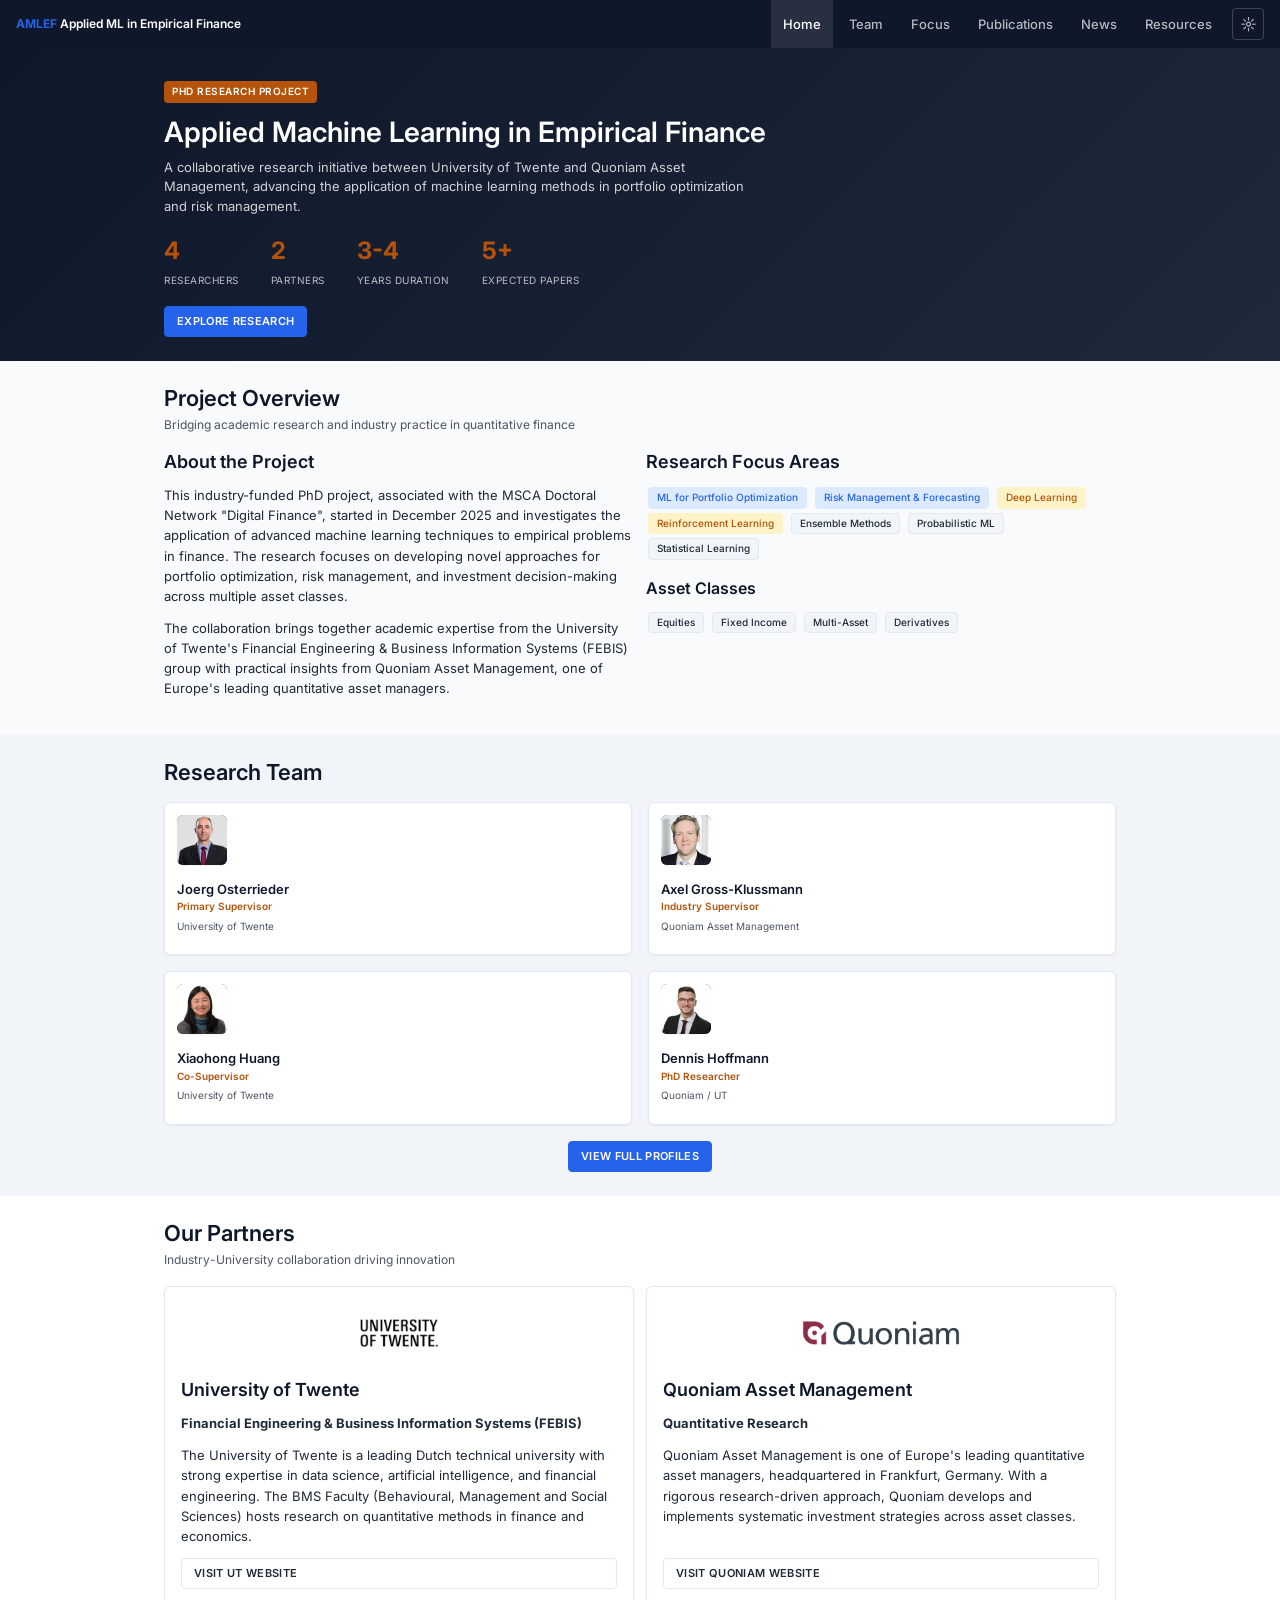
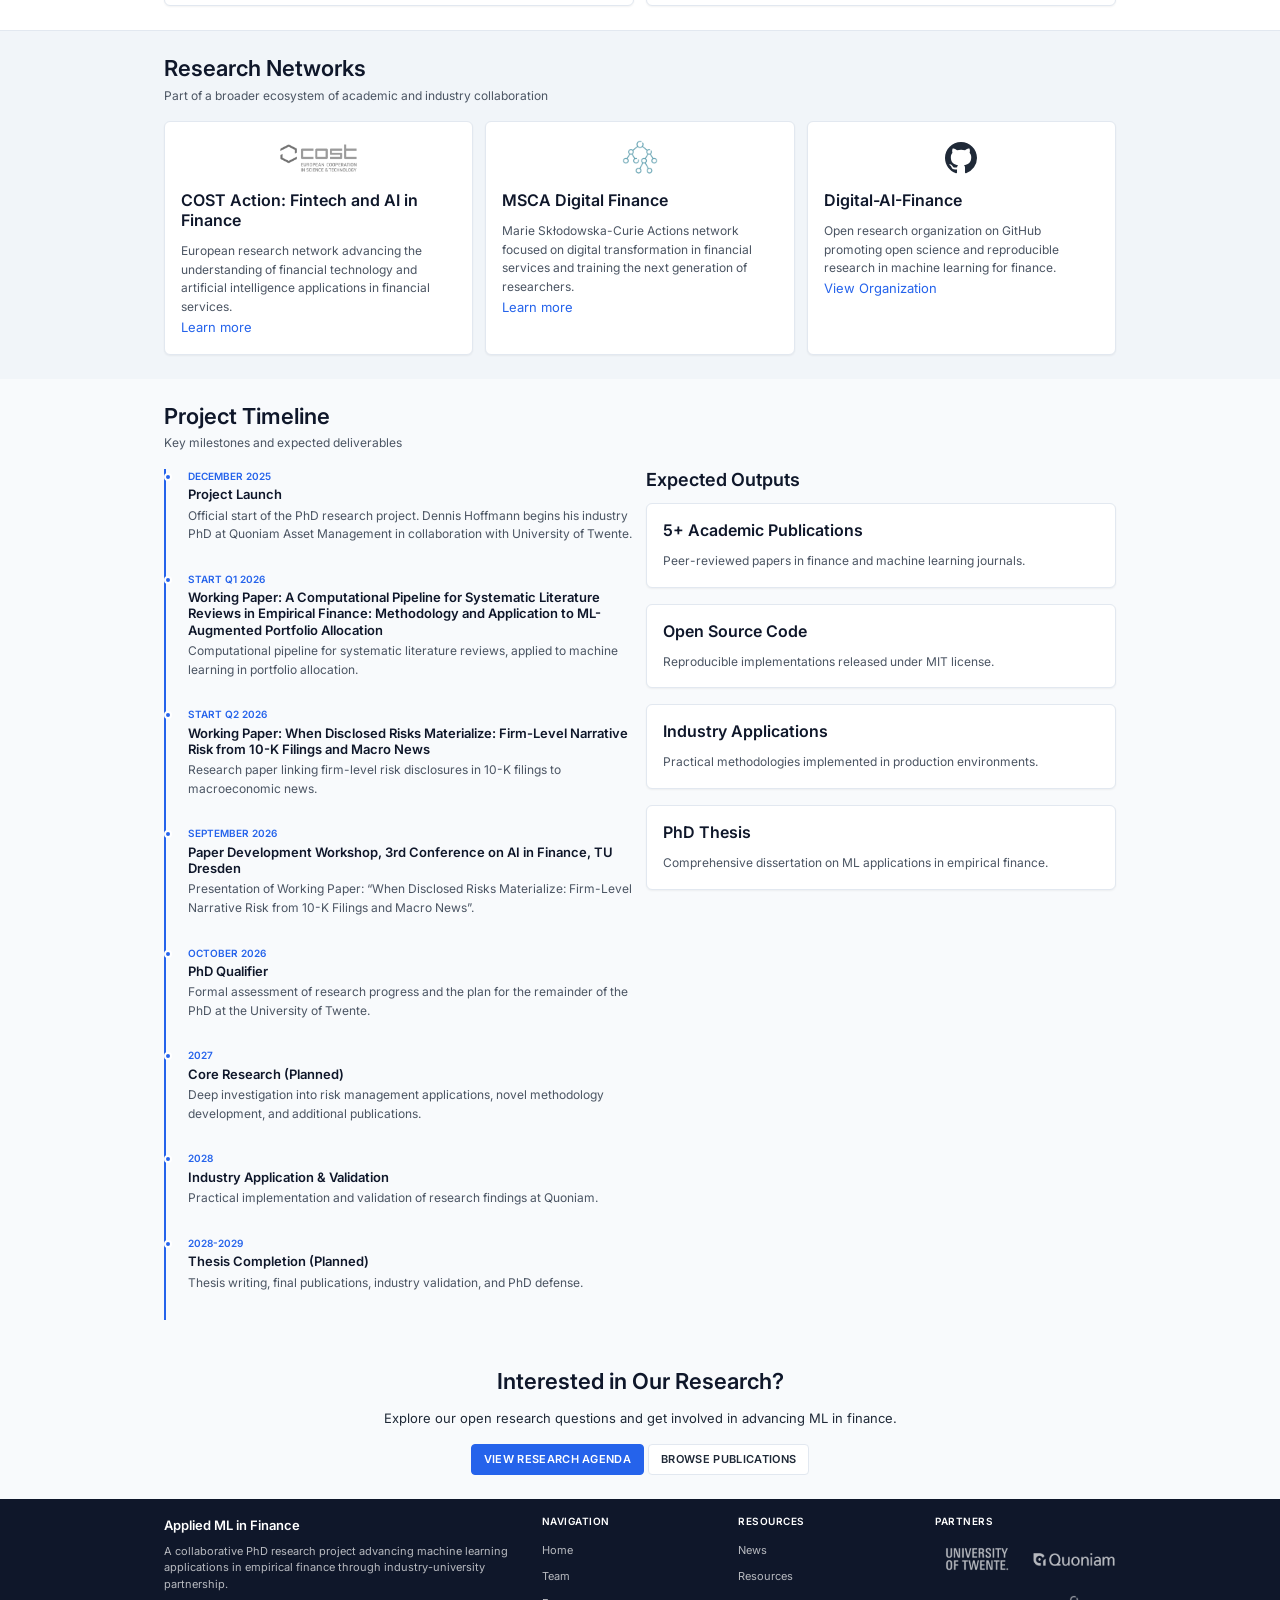
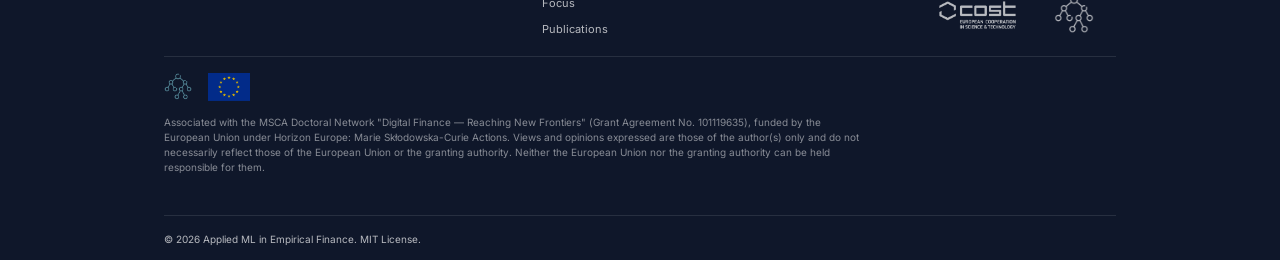
==== commit 194568a0: "feat(news): add Dresden workshop talk and update project timeline" ====
--- a/docs/index.html
+++ b/docs/index.html
@@ -309,14 +309,24 @@
                             <p class="timeline-text">Official start of the PhD research project. Dennis Hoffmann begins his industry PhD at Quoniam Asset Management in collaboration with University of Twente.</p>
                         </div>
                         <div class="timeline-item">
-                            <div class="timeline-date">Q1-Q2 2026</div>
-                            <h4 class="timeline-title">Literature Review (In Progress)</h4>
-                            <p class="timeline-text">Comprehensive review of ML methods in portfolio optimization and risk management. Identification of research gaps.</p>
-                        </div>
-                        <div class="timeline-item">
-                            <div class="timeline-date">Q2-Q3 2026</div>
-                            <h4 class="timeline-title">First Paper (Planned)</h4>
-                            <p class="timeline-text">Development and submission of first research paper on ML-based portfolio optimization methods.</p>
+                            <div class="timeline-date">Start Q1 2026</div>
+                            <h4 class="timeline-title">Working Paper: A Computational Pipeline for Systematic Literature Reviews in Empirical Finance: Methodology and Application to ML-Augmented Portfolio Allocation</h4>
+                            <p class="timeline-text">Computational pipeline for systematic literature reviews, applied to machine learning in portfolio allocation.</p>
+                        </div>
+                        <div class="timeline-item">
+                            <div class="timeline-date">Start Q2 2026</div>
+                            <h4 class="timeline-title">Working Paper: When Disclosed Risks Materialize: Firm-Level Narrative Risk from 10-K Filings and Macro News</h4>
+                            <p class="timeline-text">Research paper linking firm-level risk disclosures in 10-K filings to macroeconomic news.</p>
+                        </div>
+                        <div class="timeline-item">
+                            <div class="timeline-date">September 2026</div>
+                            <h4 class="timeline-title">Paper Development Workshop, 3rd Conference on AI in Finance, TU Dresden</h4>
+                            <p class="timeline-text">Presentation of Working Paper: &ldquo;When Disclosed Risks Materialize: Firm-Level Narrative Risk from 10-K Filings and Macro News&rdquo;.</p>
+                        </div>
+                        <div class="timeline-item">
+                            <div class="timeline-date">October 2026</div>
+                            <h4 class="timeline-title">PhD Qualifier</h4>
+                            <p class="timeline-text">Formal assessment of research progress and the plan for the remainder of the PhD at the University of Twente.</p>
                         </div>
                         <div class="timeline-item">
                             <div class="timeline-date">2027</div>
--- a/docs/css/style.css
+++ b/docs/css/style.css
@@ -1129,42 +1129,6 @@
     font-family: 'Inter', sans-serif;
 }
 
-/* Resources */
-.resource-list {
-    list-style: none;
-    padding: 0;
-    margin: 0;
-}
-.resource-item {
-    display: flex;
-    align-items: flex-start;
-    gap: 0.75rem;
-    padding: 0.75rem 0;
-    border-bottom: 1px solid var(--border);
-}
-.resource-item:last-child { border-bottom: none; }
-.resource-icon {
-    width: 32px;
-    height: 32px;
-    background: var(--background-alt);
-    border-radius: var(--radius);
-    display: flex;
-    align-items: center;
-    justify-content: center;
-    color: var(--primary);
-    flex-shrink: 0;
-    font-size: 14px;
-}
-.resource-content { flex: 1; }
-.resource-title {
-    font-weight: 600;
-    margin-bottom: 0.125rem;
-    font-size: 13px;
-}
-.resource-description {
-    color: var(--text-light);
-    font-size: 11px;
-}
 
 /* Loading */
 .loading {
@@ -1596,16 +1560,6 @@
     font-size: 10px;
 }
 
-/* Academic resource list (no borders, compact) */
-.academic-list {
-    list-style: none;
-    padding: 0;
-    margin: 0;
-}
-.academic-item {
-    border: none;
-    padding: 0.5rem 0;
-}
 
 /* Article agenda inside hero-subpage */
 .hero-subpage .article-agenda {
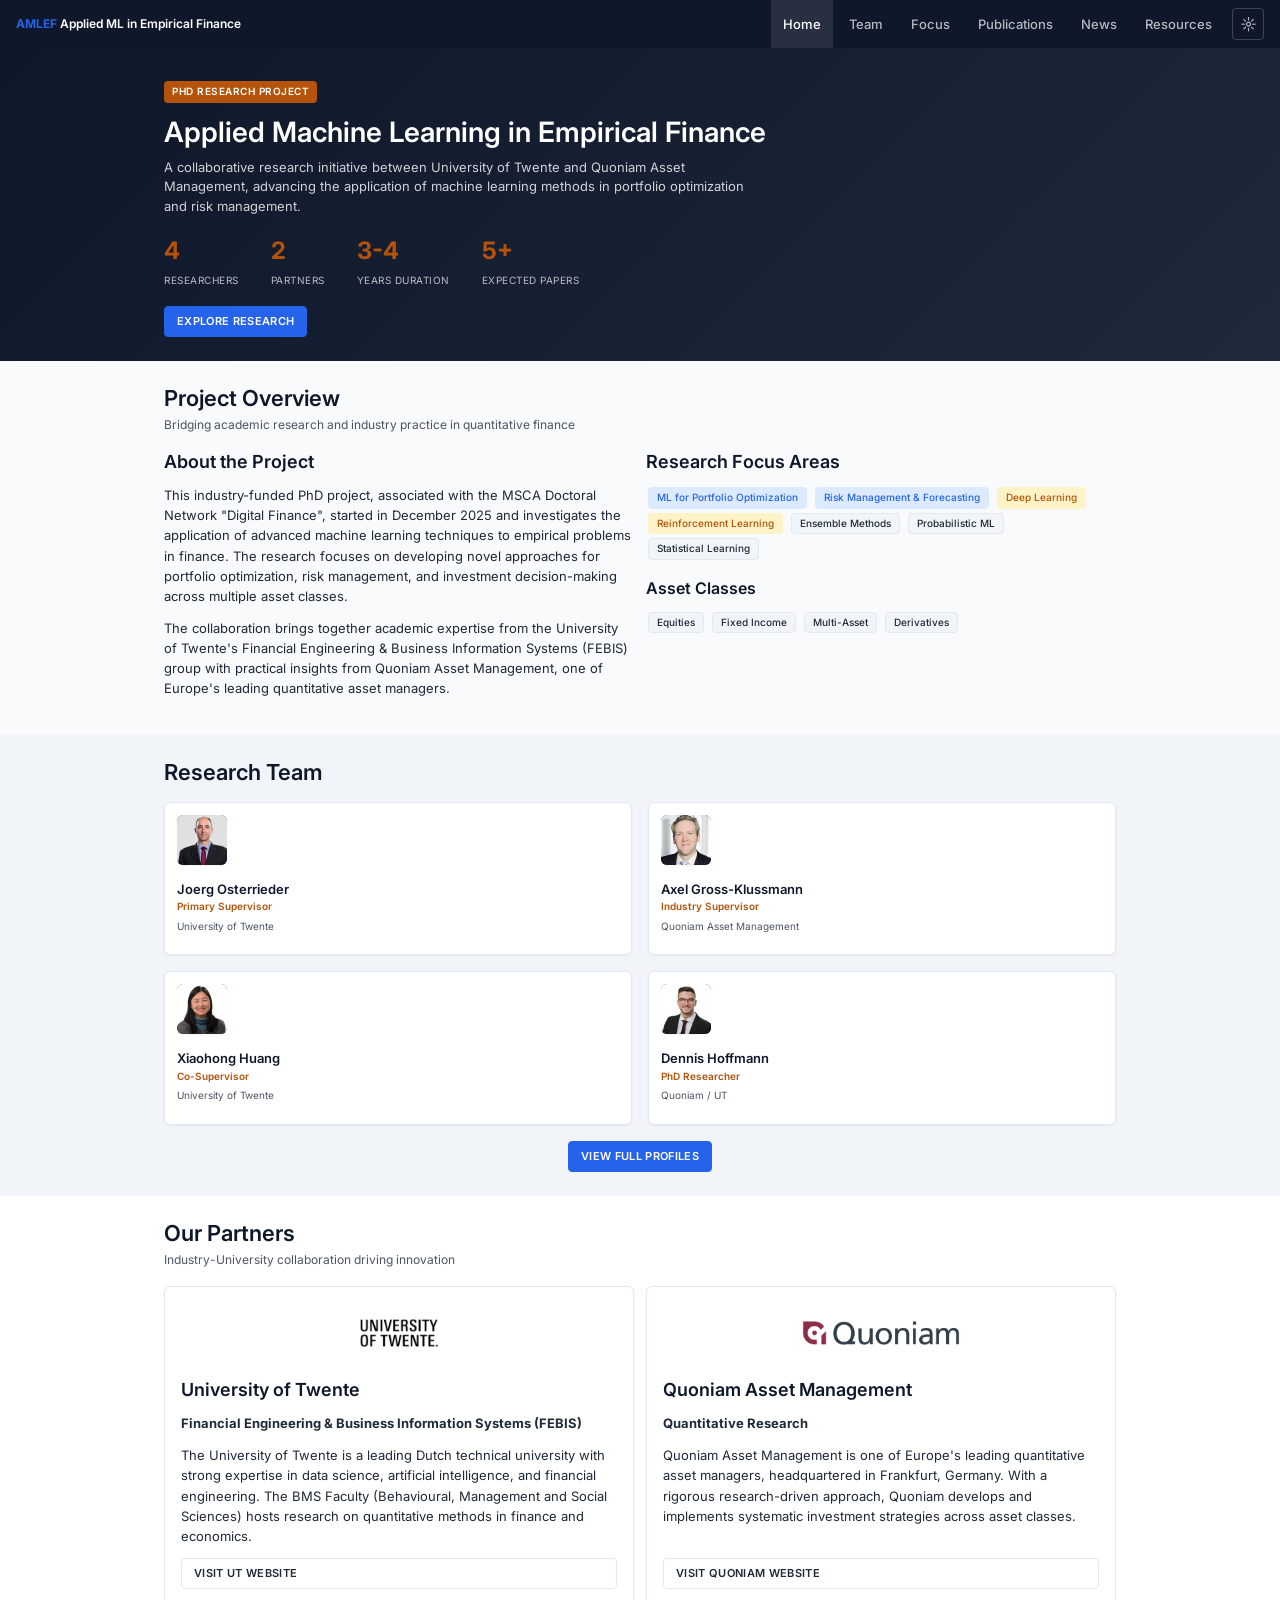
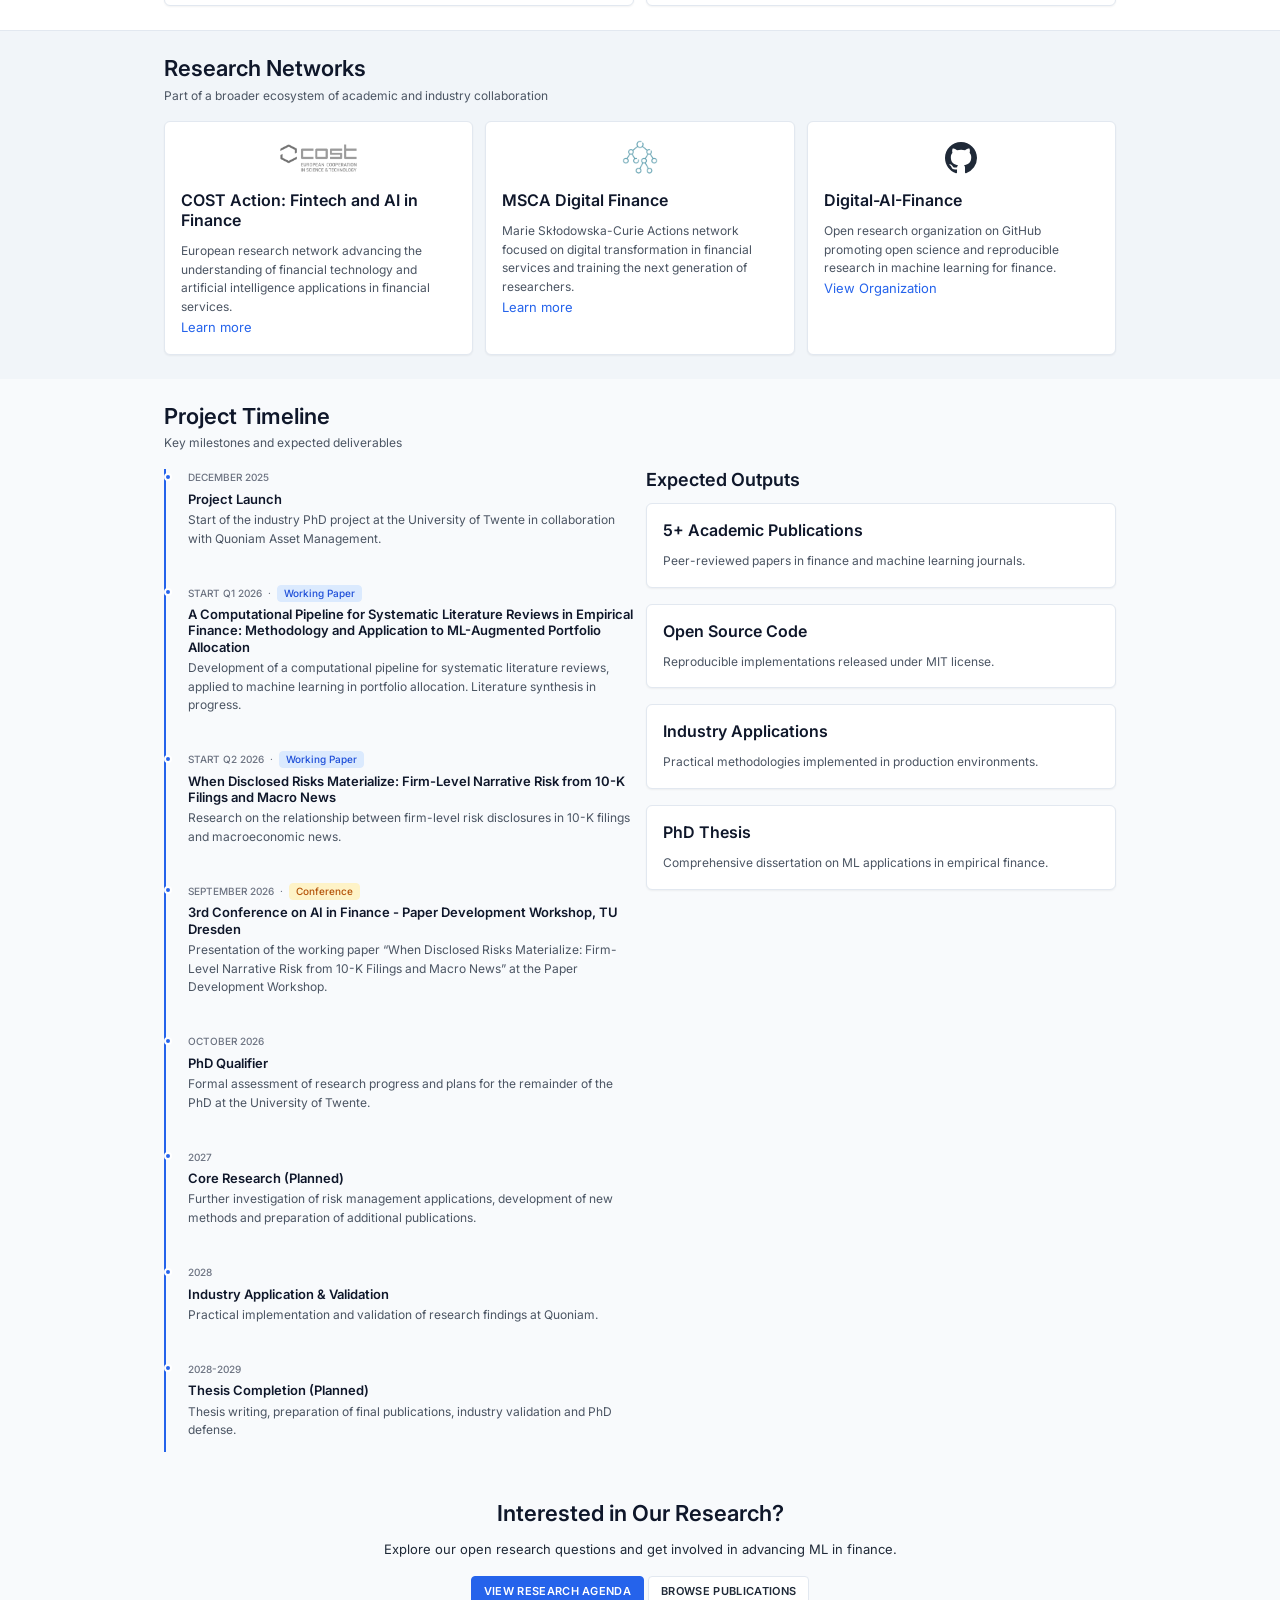
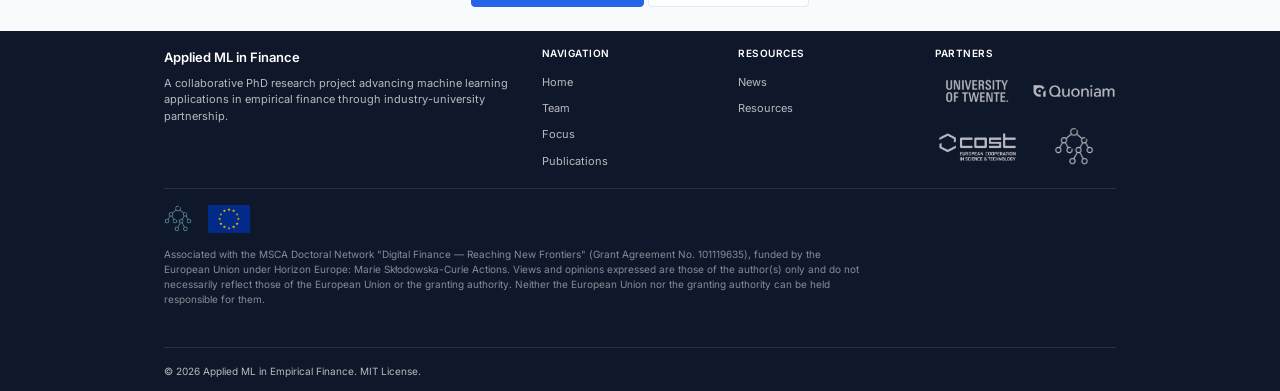
==== commit 1d910d0d: "feat(website): refine timeline layout and descriptions - Add date-first Working Paper and Conference" ====
--- a/docs/index.html
+++ b/docs/index.html
@@ -304,44 +304,66 @@
                 <div class="grid-2">
                     <div class="timeline">
                         <div class="timeline-item">
-                            <div class="timeline-date">December 2025</div>
+                            <div class="timeline-meta">
+                                <div class="timeline-date">December 2025</div>
+                            </div>
                             <h4 class="timeline-title">Project Launch</h4>
-                            <p class="timeline-text">Official start of the PhD research project. Dennis Hoffmann begins his industry PhD at Quoniam Asset Management in collaboration with University of Twente.</p>
-                        </div>
-                        <div class="timeline-item">
-                            <div class="timeline-date">Start Q1 2026</div>
-                            <h4 class="timeline-title">Working Paper: A Computational Pipeline for Systematic Literature Reviews in Empirical Finance: Methodology and Application to ML-Augmented Portfolio Allocation</h4>
-                            <p class="timeline-text">Computational pipeline for systematic literature reviews, applied to machine learning in portfolio allocation.</p>
-                        </div>
-                        <div class="timeline-item">
-                            <div class="timeline-date">Start Q2 2026</div>
-                            <h4 class="timeline-title">Working Paper: When Disclosed Risks Materialize: Firm-Level Narrative Risk from 10-K Filings and Macro News</h4>
-                            <p class="timeline-text">Research paper linking firm-level risk disclosures in 10-K filings to macroeconomic news.</p>
-                        </div>
-                        <div class="timeline-item">
-                            <div class="timeline-date">September 2026</div>
-                            <h4 class="timeline-title">Paper Development Workshop, 3rd Conference on AI in Finance, TU Dresden</h4>
-                            <p class="timeline-text">Presentation of Working Paper: &ldquo;When Disclosed Risks Materialize: Firm-Level Narrative Risk from 10-K Filings and Macro News&rdquo;.</p>
-                        </div>
-                        <div class="timeline-item">
-                            <div class="timeline-date">October 2026</div>
+                            <p class="timeline-text">Start of the industry PhD project at the University of Twente in collaboration with Quoniam Asset Management.</p>
+                        </div>
+                        <div class="timeline-item">
+                            <div class="timeline-meta">
+                                <div class="timeline-date">Start Q1 2026</div>
+                                <span class="timeline-separator" aria-hidden="true">&middot;</span>
+                                <span class="tag tag-paper">Working Paper</span>
+                            </div>
+                            <h4 class="timeline-title">A Computational Pipeline for Systematic Literature Reviews in Empirical Finance: Methodology and Application to ML-Augmented Portfolio Allocation</h4>
+                            <p class="timeline-text">Development of a computational pipeline for systematic literature reviews, applied to machine learning in portfolio allocation. Literature synthesis in progress.</p>
+                        </div>
+                        <div class="timeline-item">
+                            <div class="timeline-meta">
+                                <div class="timeline-date">Start Q2 2026</div>
+                                <span class="timeline-separator" aria-hidden="true">&middot;</span>
+                                <span class="tag tag-paper">Working Paper</span>
+                            </div>
+                            <h4 class="timeline-title">When Disclosed Risks Materialize: Firm-Level Narrative Risk from 10-K Filings and Macro News</h4>
+                            <p class="timeline-text">Research on the relationship between firm-level risk disclosures in 10-K filings and macroeconomic news.</p>
+                        </div>
+                        <div class="timeline-item">
+                            <div class="timeline-meta">
+                                <div class="timeline-date">September 2026</div>
+                                <span class="timeline-separator" aria-hidden="true">&middot;</span>
+                                <span class="tag tag-accent">Conference</span>
+                            </div>
+                            <h4 class="timeline-title">3rd Conference on AI in Finance - Paper Development Workshop, TU Dresden</h4>
+                            <p class="timeline-text">Presentation of the working paper &ldquo;When Disclosed Risks Materialize: Firm-Level Narrative Risk from 10-K Filings and Macro News&rdquo; at the Paper Development Workshop.</p>
+                        </div>
+                        <div class="timeline-item">
+                            <div class="timeline-meta">
+                                <div class="timeline-date">October 2026</div>
+                            </div>
                             <h4 class="timeline-title">PhD Qualifier</h4>
-                            <p class="timeline-text">Formal assessment of research progress and the plan for the remainder of the PhD at the University of Twente.</p>
-                        </div>
-                        <div class="timeline-item">
-                            <div class="timeline-date">2027</div>
+                            <p class="timeline-text">Formal assessment of research progress and plans for the remainder of the PhD at the University of Twente.</p>
+                        </div>
+                        <div class="timeline-item">
+                            <div class="timeline-meta">
+                                <div class="timeline-date">2027</div>
+                            </div>
                             <h4 class="timeline-title">Core Research (Planned)</h4>
-                            <p class="timeline-text">Deep investigation into risk management applications, novel methodology development, and additional publications.</p>
-                        </div>
-                        <div class="timeline-item">
-                            <div class="timeline-date">2028</div>
+                            <p class="timeline-text">Further investigation of risk management applications, development of new methods and preparation of additional publications.</p>
+                        </div>
+                        <div class="timeline-item">
+                            <div class="timeline-meta">
+                                <div class="timeline-date">2028</div>
+                            </div>
                             <h4 class="timeline-title">Industry Application & Validation</h4>
                             <p class="timeline-text">Practical implementation and validation of research findings at Quoniam.</p>
                         </div>
                         <div class="timeline-item">
-                            <div class="timeline-date">2028-2029</div>
+                            <div class="timeline-meta">
+                                <div class="timeline-date">2028-2029</div>
+                            </div>
                             <h4 class="timeline-title">Thesis Completion (Planned)</h4>
-                            <p class="timeline-text">Thesis writing, final publications, industry validation, and PhD defense.</p>
+                            <p class="timeline-text">Thesis writing, preparation of final publications, industry validation and PhD defense.</p>
                         </div>
                     </div>
 
--- a/docs/css/style.css
+++ b/docs/css/style.css
@@ -808,8 +808,9 @@
 }
 .timeline-item {
     position: relative;
-    padding-bottom: 1rem;
-}
+    padding-bottom: 1.5rem;
+}
+.timeline-item:last-child { padding-bottom: 0; }
 .timeline-item::before {
     content: '';
     position: absolute;
@@ -861,6 +862,38 @@
     color: var(--secondary);
     border-color: var(--secondary-light);
 }
+
+/* Date-first metadata uses the same tag style as the rest of the site. */
+.timeline-meta {
+    display: flex;
+    align-items: center;
+    flex-wrap: wrap;
+    gap: 0.125rem 0.375rem;
+    min-height: 1.125rem;
+    margin-bottom: 0.25rem;
+    font-family: 'Inter', sans-serif;
+    font-size: 10px;
+    line-height: 1.5;
+}
+.timeline-meta .timeline-date {
+    margin-bottom: 0;
+    color: var(--text-muted);
+    font-weight: 500;
+}
+.timeline-separator { color: var(--text-muted); }
+.timeline-meta .tag {
+    margin: 0;
+    padding: 0.0625rem 0.375rem;
+    line-height: 1.3;
+    white-space: nowrap;
+}
+.timeline-meta .tag-paper,
+[data-theme="dark"] .timeline-meta .tag.tag-paper {
+    background: var(--primary-light);
+    color: var(--primary-dark);
+    border-color: var(--primary-light);
+}
+[data-theme="dark"] .timeline-meta .tag-accent { color: #fbbf24; }
 
 /* Publications Table */
 .publications-table {
@@ -1453,6 +1486,11 @@
     }
     .team-card {
         flex-direction: column;
+        align-items: center;
+        text-align: center;
+    }
+    .team-card .team-info {
+        width: 100%;
         text-align: center;
     }
     .team-avatar {
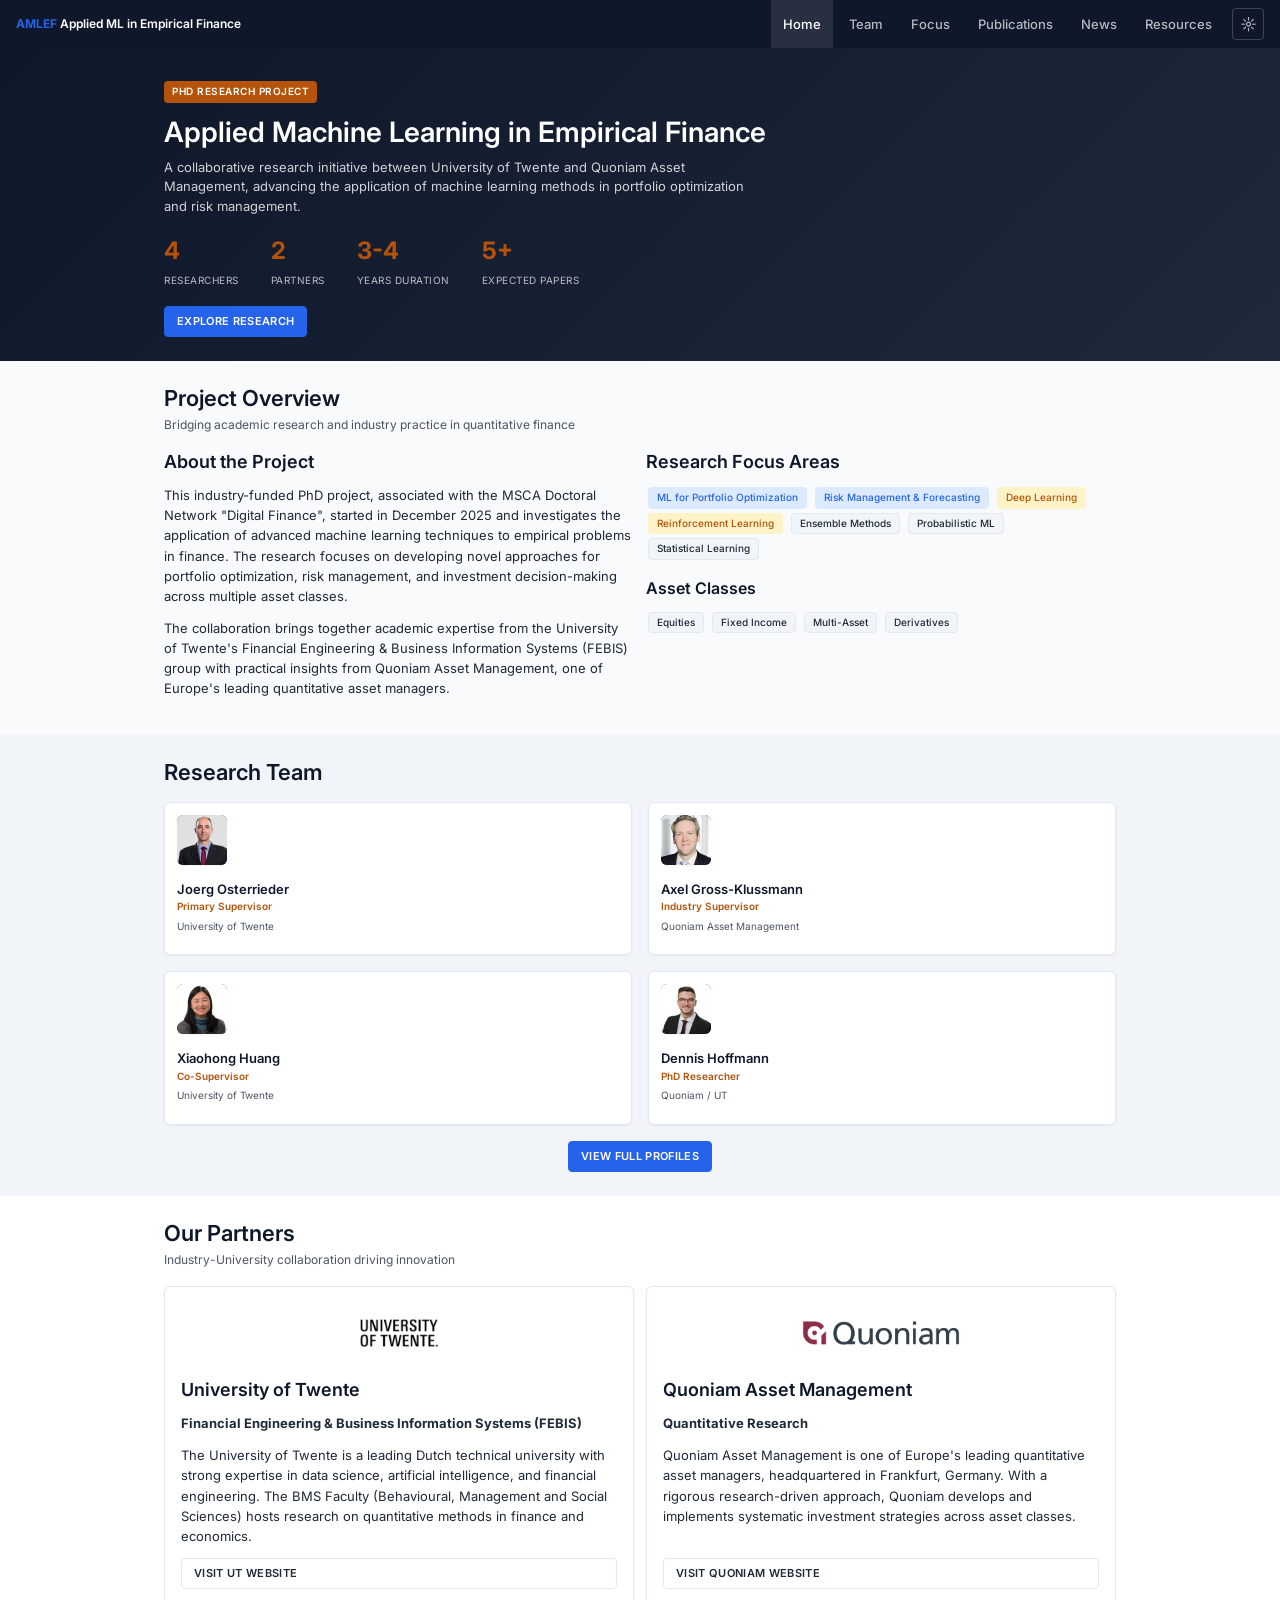
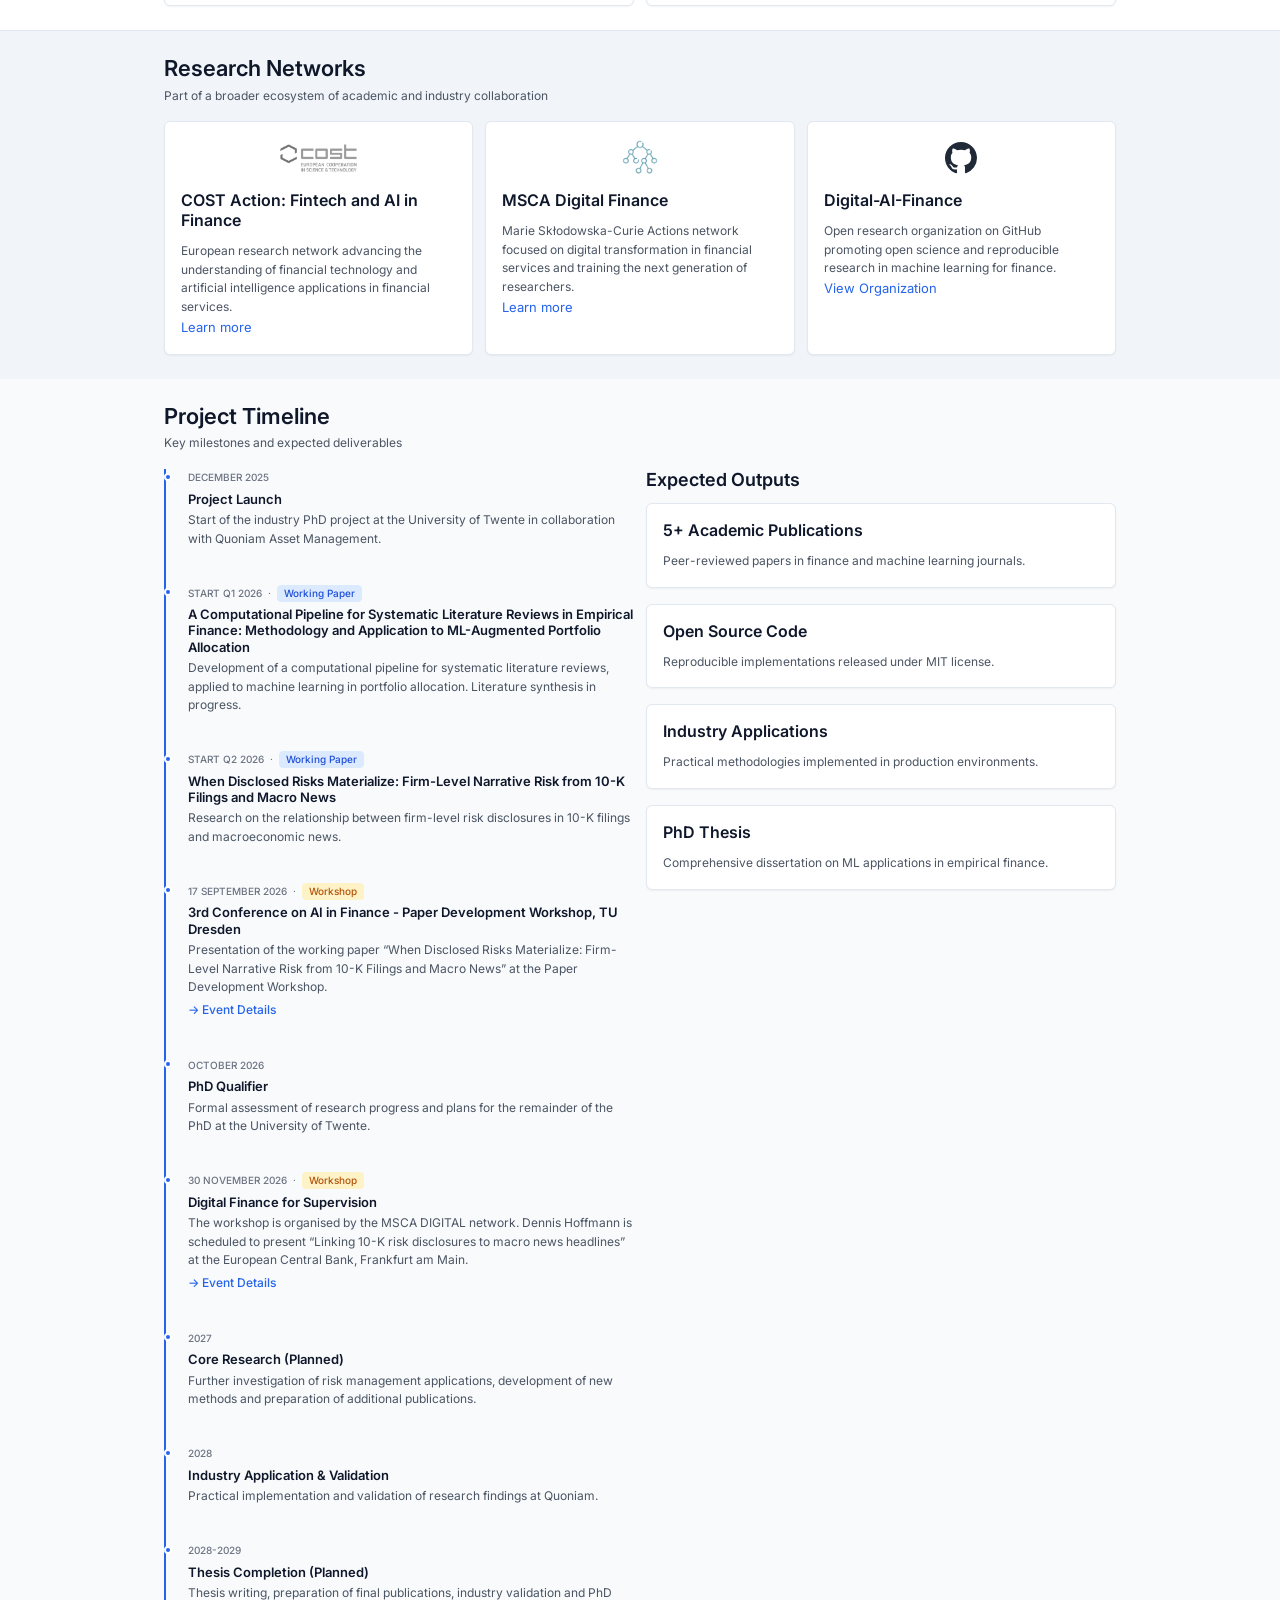
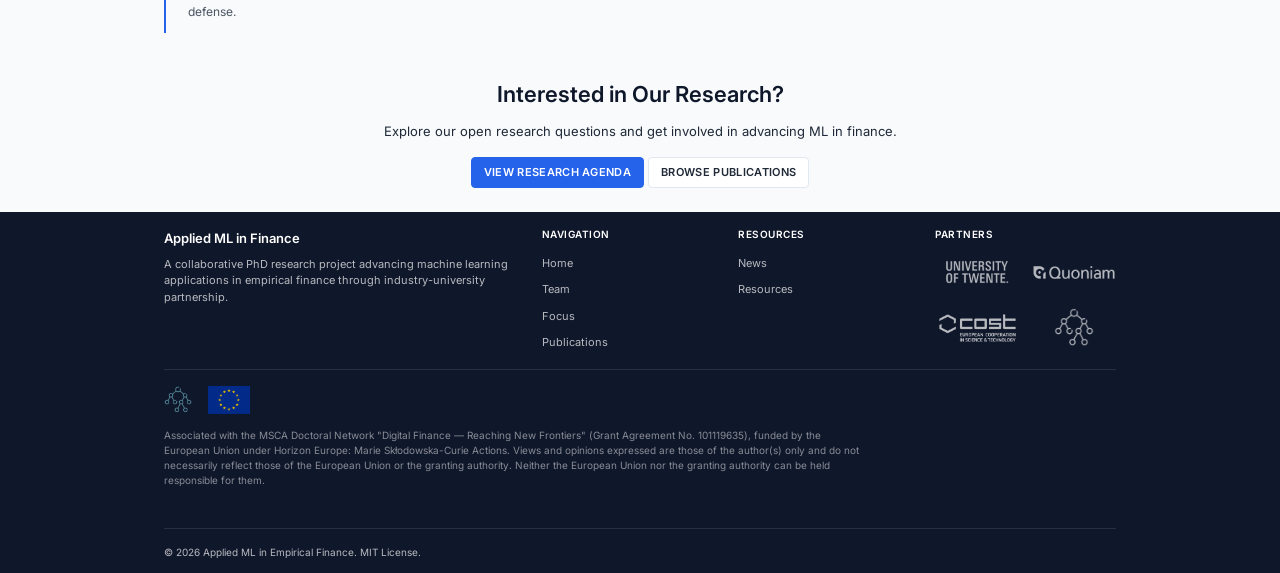
==== commit 5d9e750a: "fix(home): synchronize workshop timeline with news" ====
--- a/docs/index.html
+++ b/docs/index.html
@@ -330,12 +330,18 @@
                         </div>
                         <div class="timeline-item">
                             <div class="timeline-meta">
-                                <div class="timeline-date">September 2026</div>
+                                <div class="timeline-date">17 September 2026</div>
                                 <span class="timeline-separator" aria-hidden="true">&middot;</span>
-                                <span class="tag tag-accent">Conference</span>
+                                <span class="tag tag-accent">Workshop</span>
                             </div>
                             <h4 class="timeline-title">3rd Conference on AI in Finance - Paper Development Workshop, TU Dresden</h4>
-                            <p class="timeline-text">Presentation of the working paper &ldquo;When Disclosed Risks Materialize: Firm-Level Narrative Risk from 10-K Filings and Macro News&rdquo; at the Paper Development Workshop.</p>
+                            <p class="timeline-text">
+                                Presentation of the working paper &ldquo;When Disclosed Risks Materialize:
+                                Firm-Level Narrative Risk from 10-K Filings and Macro News&rdquo; at the
+                                Paper Development Workshop.
+                                <br>
+                                <a href="https://tu-dresden.de/bu/wirtschaft/bwl/finance/events/ai-in-finance-conference/3-aif" target="_blank" rel="noopener noreferrer" class="card-link">&rarr; Event Details</a>
+                            </p>
                         </div>
                         <div class="timeline-item">
                             <div class="timeline-meta">
@@ -343,6 +349,22 @@
                             </div>
                             <h4 class="timeline-title">PhD Qualifier</h4>
                             <p class="timeline-text">Formal assessment of research progress and plans for the remainder of the PhD at the University of Twente.</p>
+                        </div>
+                        <div class="timeline-item">
+                            <div class="timeline-meta">
+                                <div class="timeline-date">30 November 2026</div>
+                                <span class="timeline-separator" aria-hidden="true">&middot;</span>
+                                <span class="tag tag-accent">Workshop</span>
+                            </div>
+                            <h4 class="timeline-title">Digital Finance for Supervision</h4>
+                            <p class="timeline-text">
+                                The workshop is organised by the MSCA DIGITAL network.
+                                Dennis Hoffmann is scheduled to present
+                                &ldquo;Linking 10-K risk disclosures to macro news headlines&rdquo;
+                                at the European Central Bank, Frankfurt am Main.
+                                <br>
+                                <a href="https://digital-ai-finance.github.io/digital-finance-supervision/#about" target="_blank" rel="noopener noreferrer" class="card-link">&rarr; Event Details</a>
+                            </p>
                         </div>
                         <div class="timeline-item">
                             <div class="timeline-meta">
--- a/docs/css/style.css
+++ b/docs/css/style.css
@@ -585,6 +585,34 @@
 .grid-3 { display: grid; grid-template-columns: repeat(3, 1fr); gap: 0.75rem; }
 .grid-4 { display: grid; grid-template-columns: repeat(4, 1fr); gap: 0.5rem; }
 
+/* Related Projects */
+#related-projects .section-title {
+    margin-bottom: 1.25rem;
+}
+#related-projects .section-title h2 {
+    margin-bottom: 0.35rem;
+}
+#related-projects .grid-2 {
+    grid-auto-rows: 1fr;
+    gap: 1rem;
+}
+#related-projects .resource-kind {
+    font-size: 10px;
+    font-weight: 600;
+    color: var(--text-muted);
+    letter-spacing: 0.06em;
+    text-transform: uppercase;
+    margin-bottom: 0.5rem;
+}
+#related-projects .card-text {
+    margin-bottom: 1rem;
+}
+#related-projects .btn {
+    justify-content: space-between;
+    gap: 0.5rem;
+    min-height: 44px;
+}
+
 /* Team Cards */
 .team-card {
     text-align: left;
@@ -861,6 +889,10 @@
     background: var(--secondary-light);
     color: var(--secondary);
     border-color: var(--secondary-light);
+}
+
+.event-card > .tag {
+    margin-left: 0;
 }
 
 /* Date-first metadata uses the same tag style as the rest of the site. */
@@ -1597,6 +1629,21 @@
     padding: 0.05rem 0.3rem;
     font-size: 10px;
 }
+/* Tool card: tags left, GitHub logo bottom right */
+.tool-card-footer {
+    display: flex;
+    justify-content: space-between;
+    align-items: flex-end;
+    gap: 0.5rem;
+    margin-top: auto;
+    padding-top: 0.5rem;
+}
+.card-link {
+    display: inline-block;
+    margin-top: 0.25rem;
+    font-size: 12px;
+    font-weight: 500;
+}
 
 
 /* Article agenda inside hero-subpage */
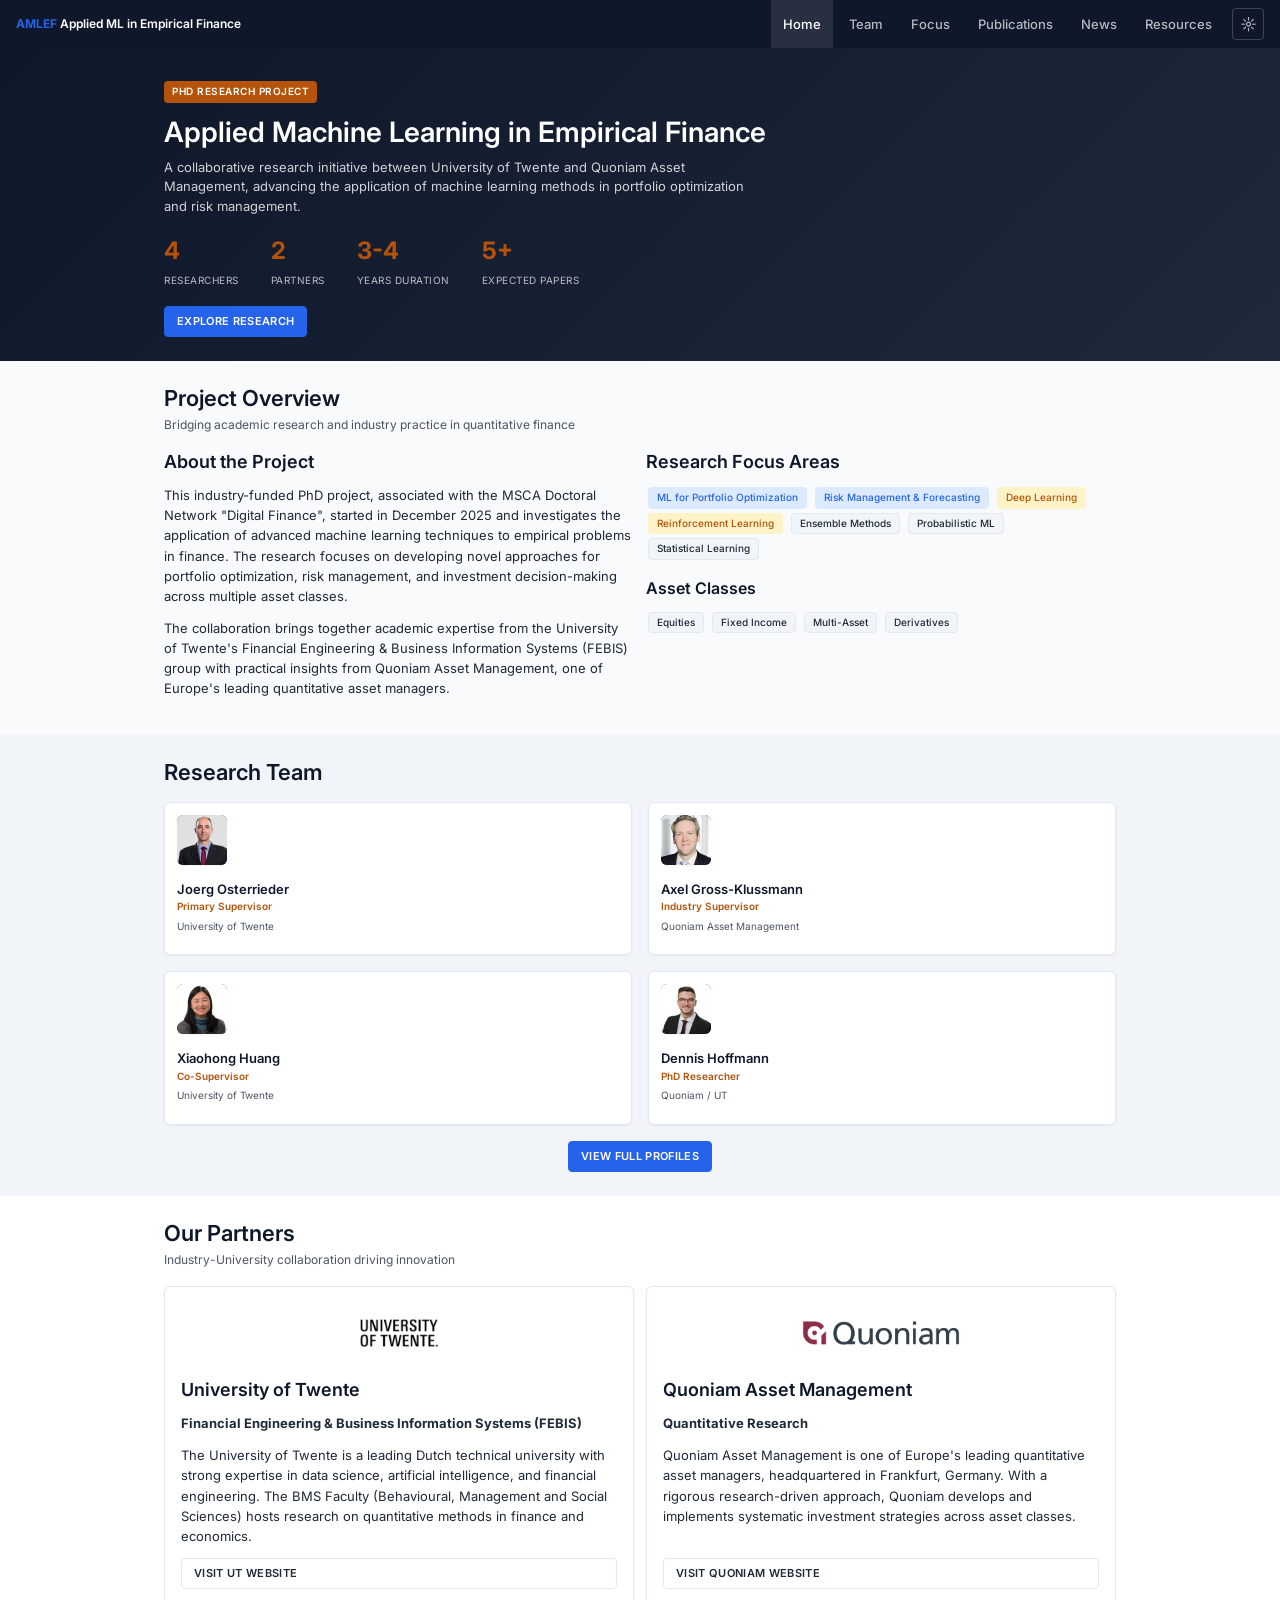
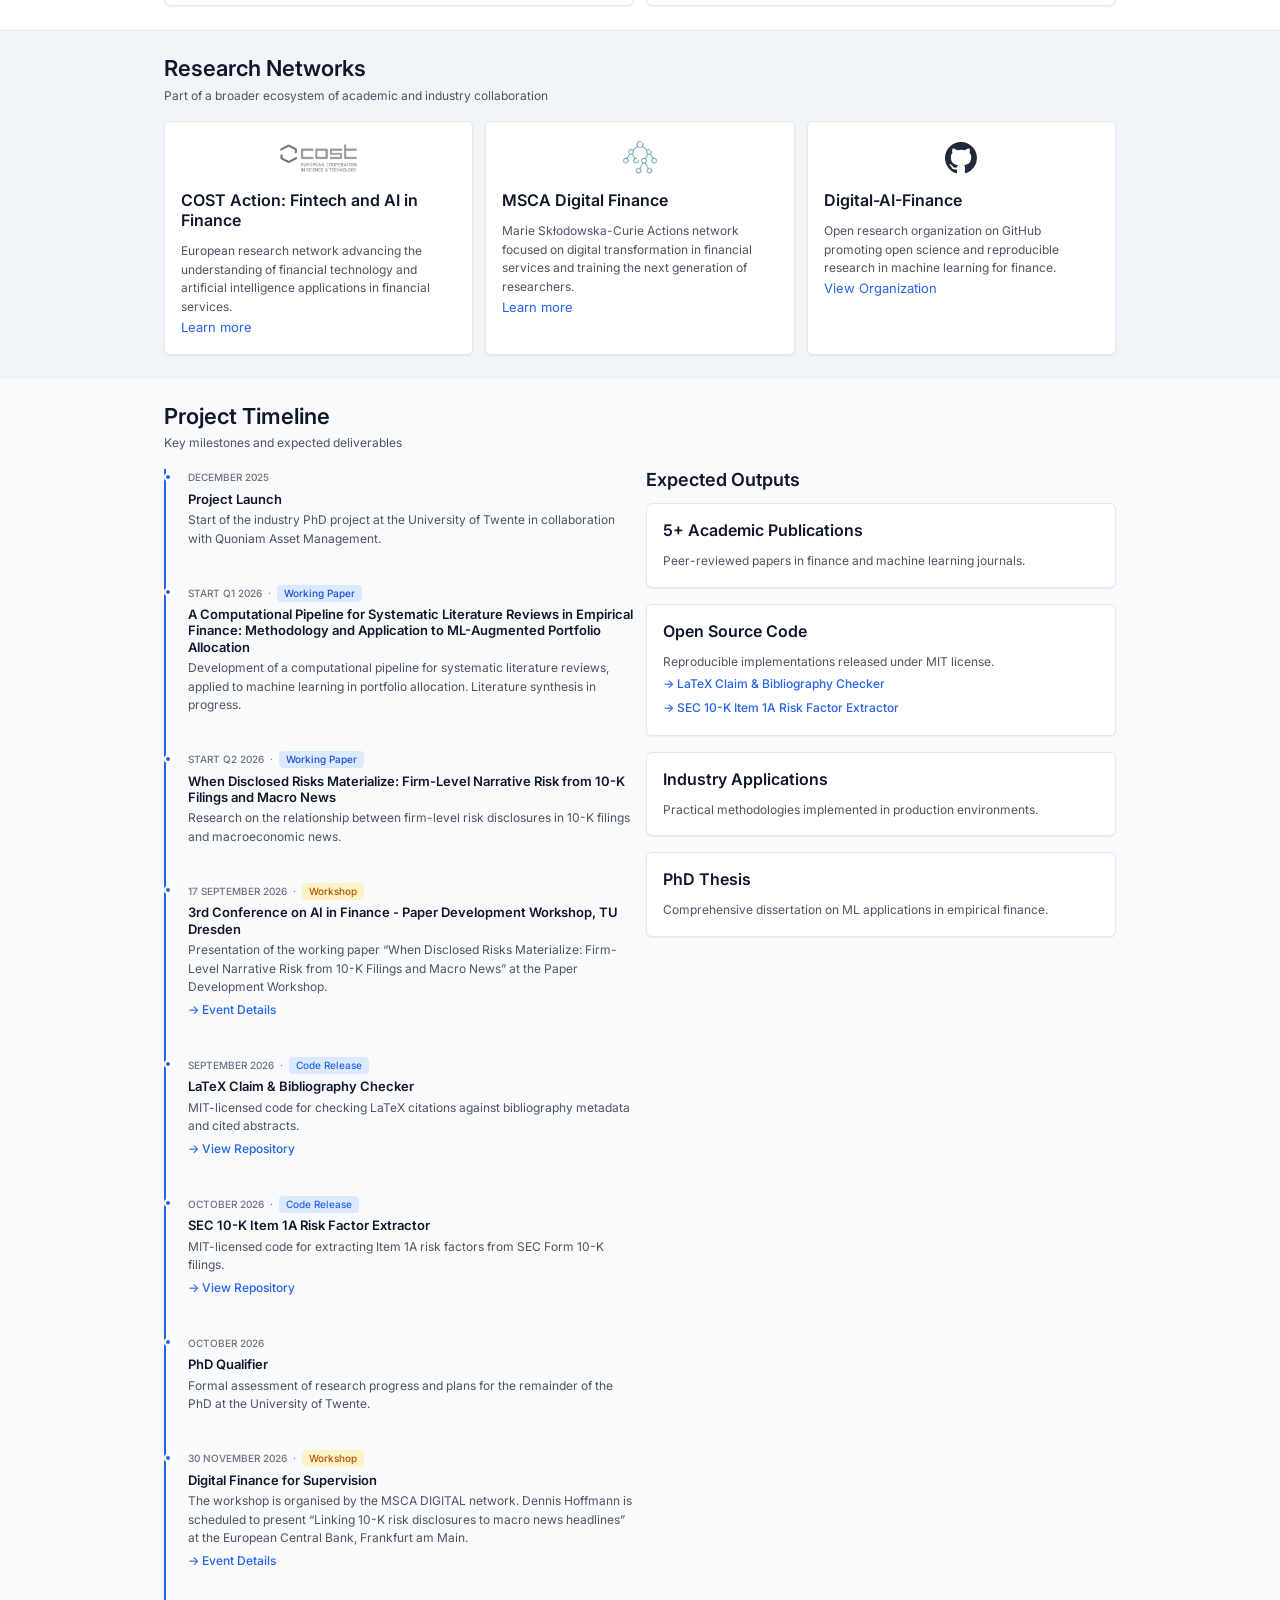
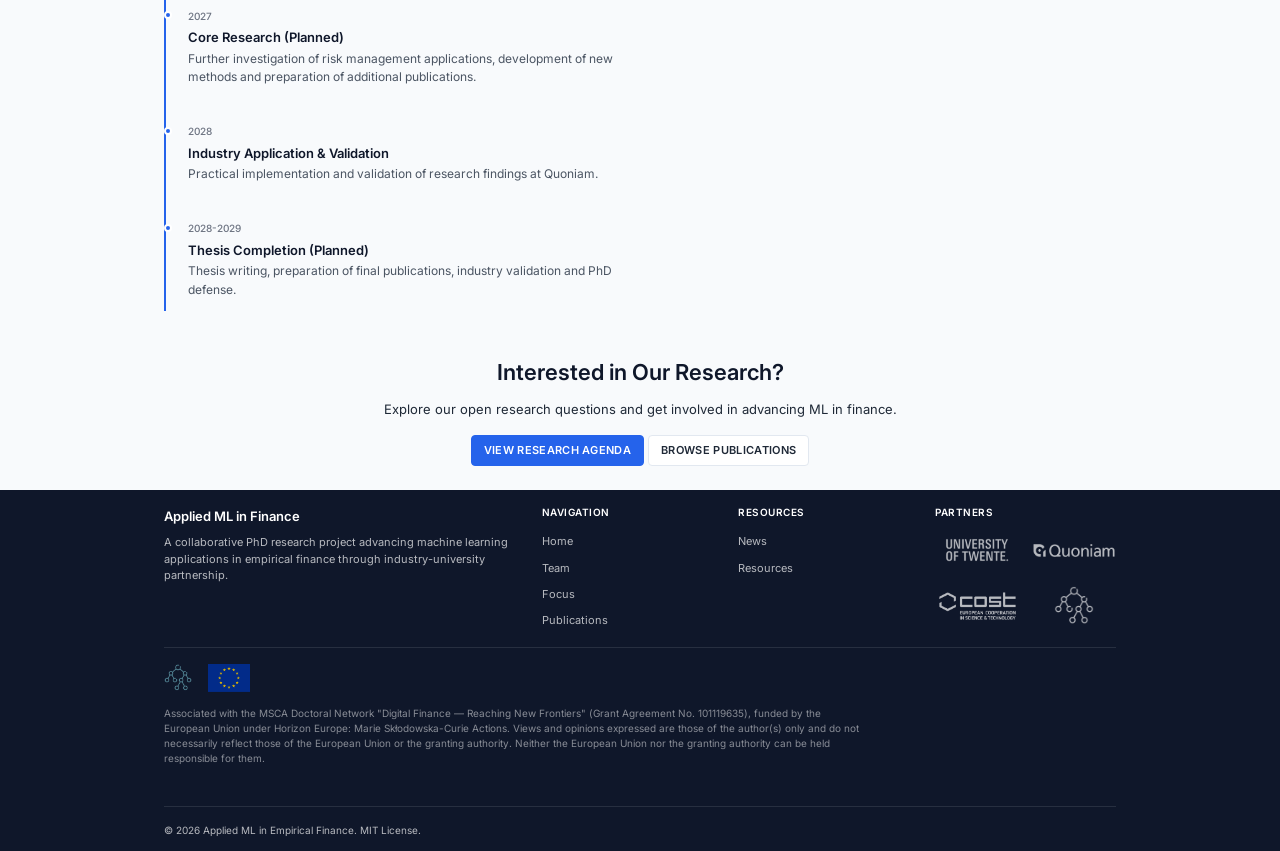
==== commit 81e7f025: "feat(site): add dated tool milestones and repository links" ====
--- a/docs/index.html
+++ b/docs/index.html
@@ -345,6 +345,32 @@
                         </div>
                         <div class="timeline-item">
                             <div class="timeline-meta">
+                                <div class="timeline-date">September 2026</div>
+                                <span class="timeline-separator" aria-hidden="true">&middot;</span>
+                                <span class="tag tag-primary">Code Release</span>
+                            </div>
+                            <h4 class="timeline-title">LaTeX Claim &amp; Bibliography Checker</h4>
+                            <p class="timeline-text">
+                                MIT-licensed code for checking LaTeX citations against bibliography metadata and cited abstracts.
+                                <br>
+                                <a href="https://github.com/HoffmannDennis/latex-claim-and-bib-checker" target="_blank" rel="noopener noreferrer" class="card-link">&rarr; View Repository</a>
+                            </p>
+                        </div>
+                        <div class="timeline-item">
+                            <div class="timeline-meta">
+                                <div class="timeline-date">October 2026</div>
+                                <span class="timeline-separator" aria-hidden="true">&middot;</span>
+                                <span class="tag tag-primary">Code Release</span>
+                            </div>
+                            <h4 class="timeline-title">SEC 10-K Item 1A Risk Factor Extractor</h4>
+                            <p class="timeline-text">
+                                MIT-licensed code for extracting Item 1A risk factors from SEC Form 10-K filings.
+                                <br>
+                                <a href="https://github.com/HoffmannDennis/edgar-10k-item1a" target="_blank" rel="noopener noreferrer" class="card-link">&rarr; View Repository</a>
+                            </p>
+                        </div>
+                        <div class="timeline-item">
+                            <div class="timeline-meta">
                                 <div class="timeline-date">October 2026</div>
                             </div>
                             <h4 class="timeline-title">PhD Qualifier</h4>
@@ -397,7 +423,13 @@
                         </div>
                         <div class="card mb-3">
                             <h4>Open Source Code</h4>
-                            <p class="card-text">Reproducible implementations released under MIT license.</p>
+                            <p class="card-text">
+                                Reproducible implementations released under MIT license.
+                                <br>
+                                <a href="https://github.com/HoffmannDennis/latex-claim-and-bib-checker" target="_blank" rel="noopener noreferrer" class="card-link">&rarr; LaTeX Claim &amp; Bibliography Checker</a>
+                                <br>
+                                <a href="https://github.com/HoffmannDennis/edgar-10k-item1a" target="_blank" rel="noopener noreferrer" class="card-link">&rarr; SEC 10-K Item 1A Risk Factor Extractor</a>
+                            </p>
                         </div>
                         <div class="card mb-3">
                             <h4>Industry Applications</h4>
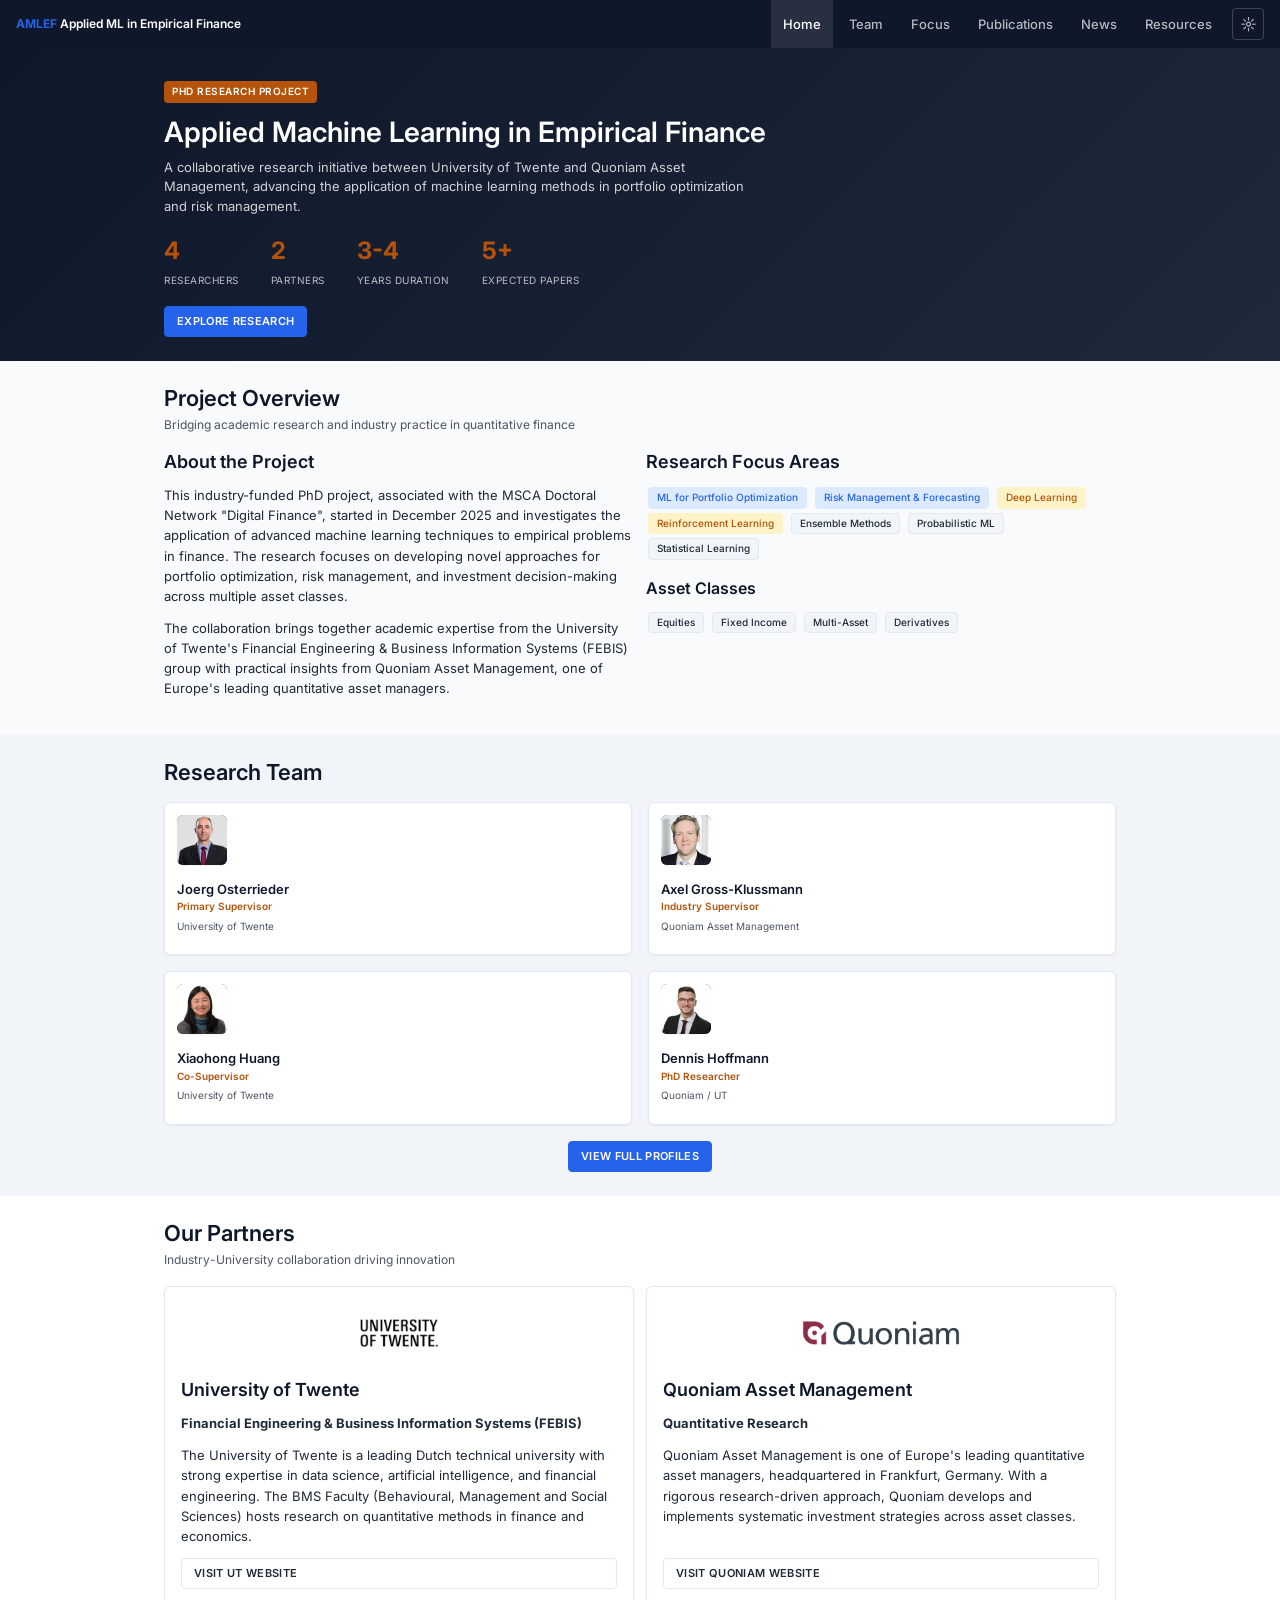
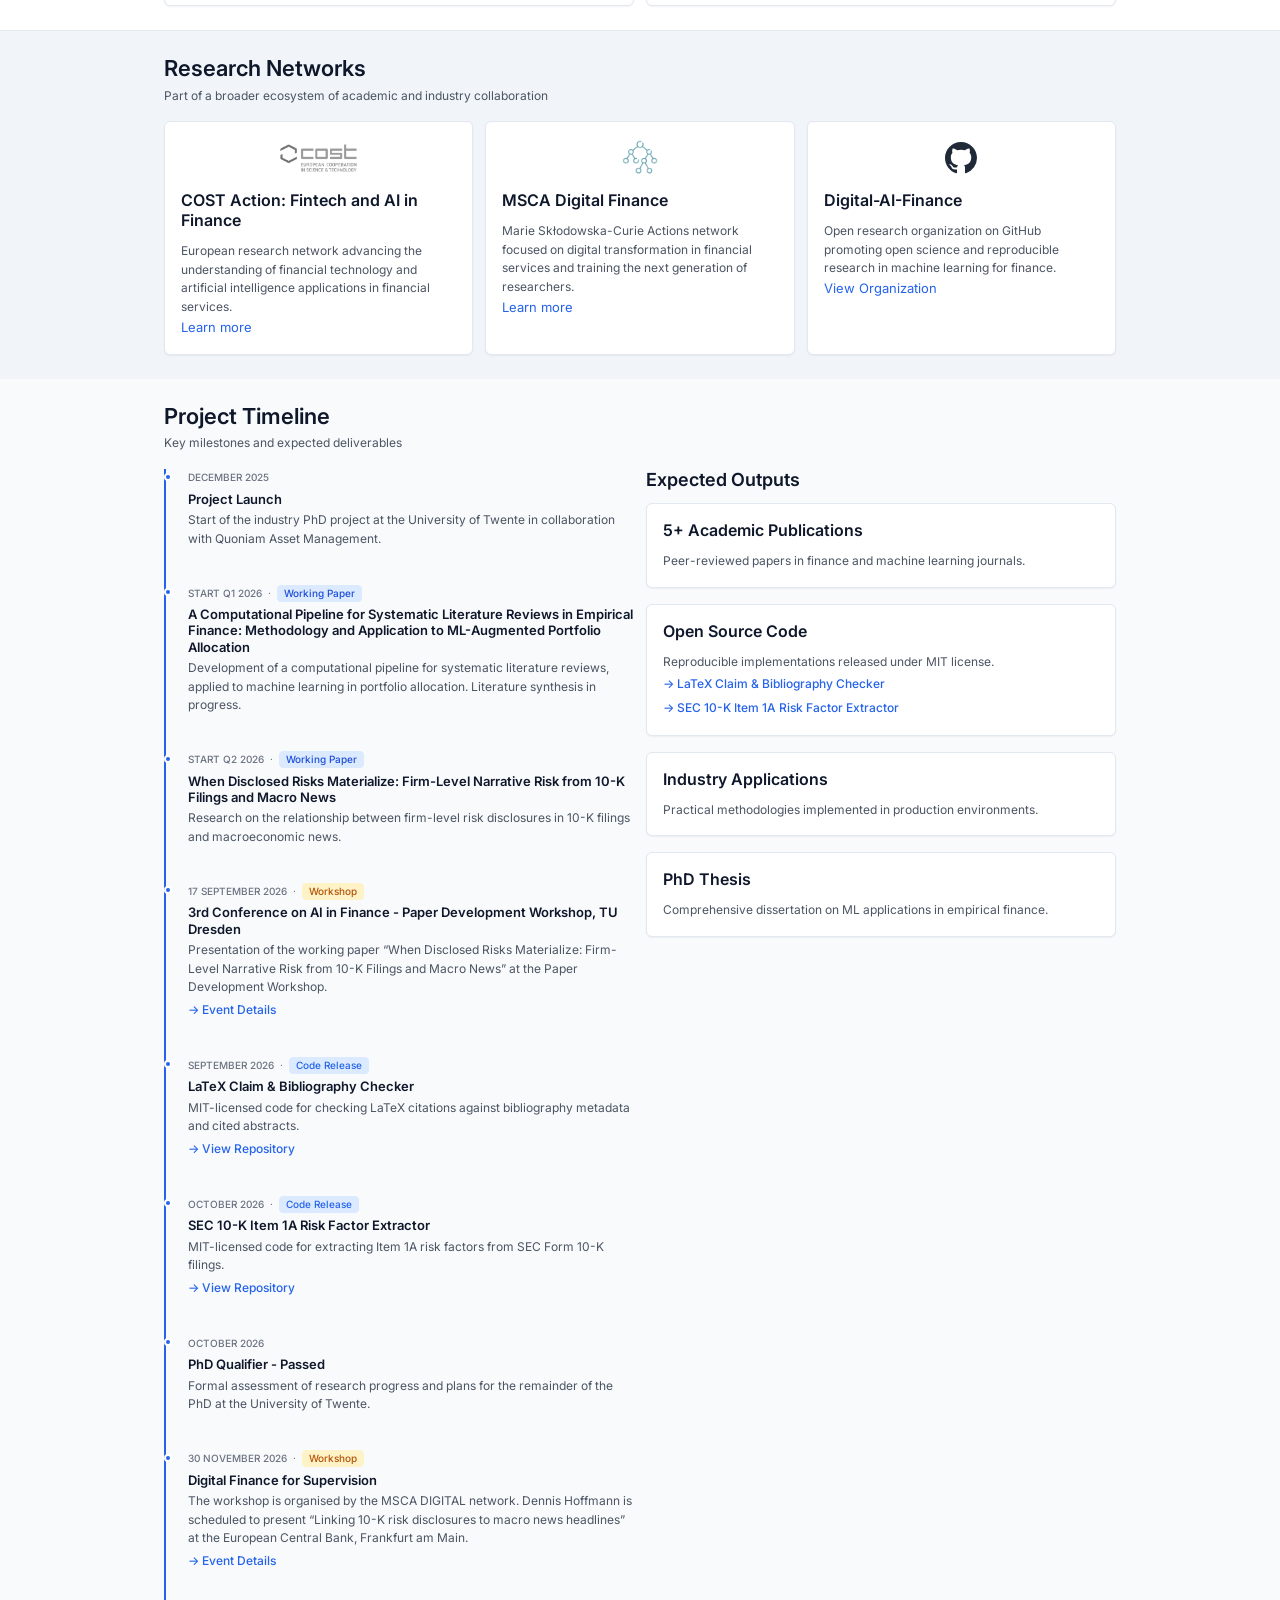
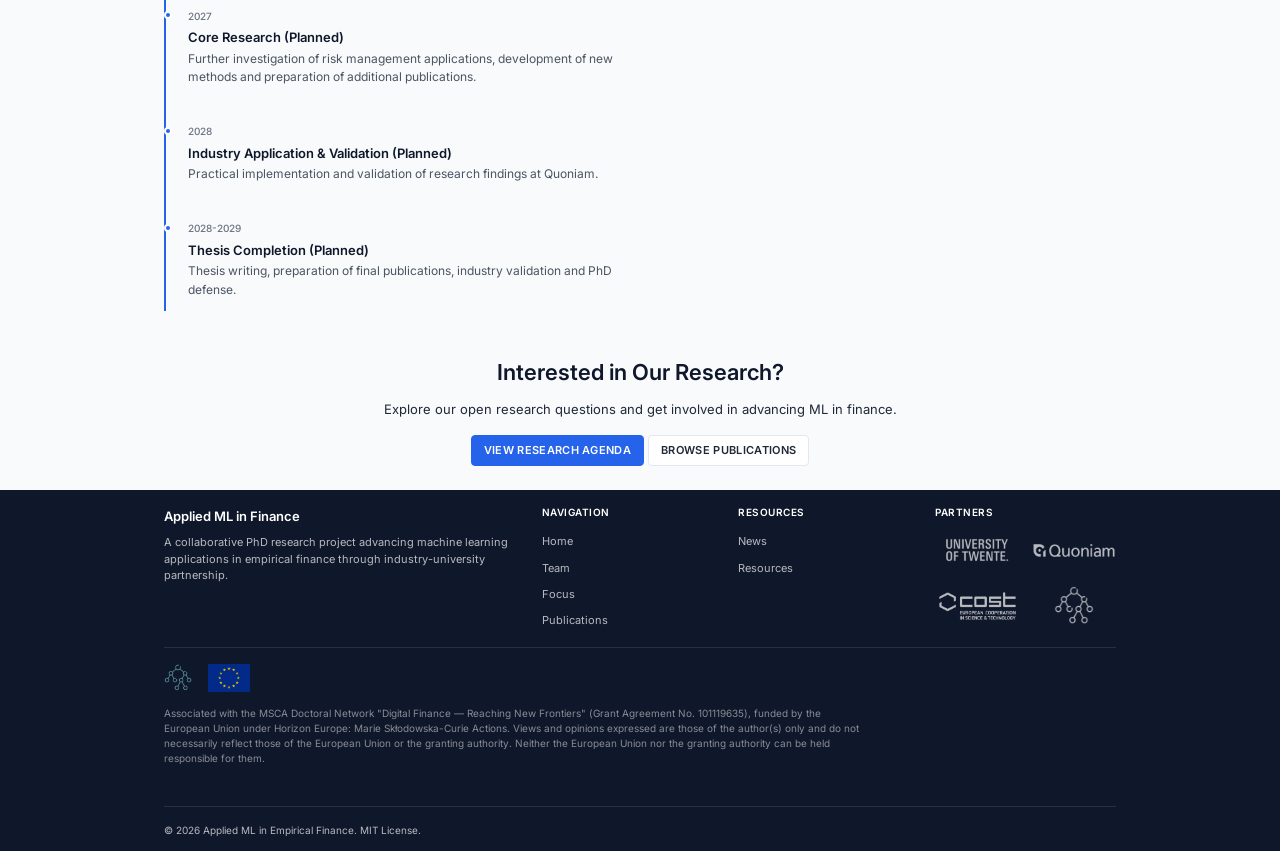
==== commit a2790515: "docs(timeline): mark qualifier passed and industry work planned" ====
--- a/docs/index.html
+++ b/docs/index.html
@@ -373,7 +373,7 @@
                             <div class="timeline-meta">
                                 <div class="timeline-date">October 2026</div>
                             </div>
-                            <h4 class="timeline-title">PhD Qualifier</h4>
+                            <h4 class="timeline-title">PhD Qualifier - Passed</h4>
                             <p class="timeline-text">Formal assessment of research progress and plans for the remainder of the PhD at the University of Twente.</p>
                         </div>
                         <div class="timeline-item">
@@ -403,7 +403,7 @@
                             <div class="timeline-meta">
                                 <div class="timeline-date">2028</div>
                             </div>
-                            <h4 class="timeline-title">Industry Application & Validation</h4>
+                            <h4 class="timeline-title">Industry Application & Validation (Planned)</h4>
                             <p class="timeline-text">Practical implementation and validation of research findings at Quoniam.</p>
                         </div>
                         <div class="timeline-item">
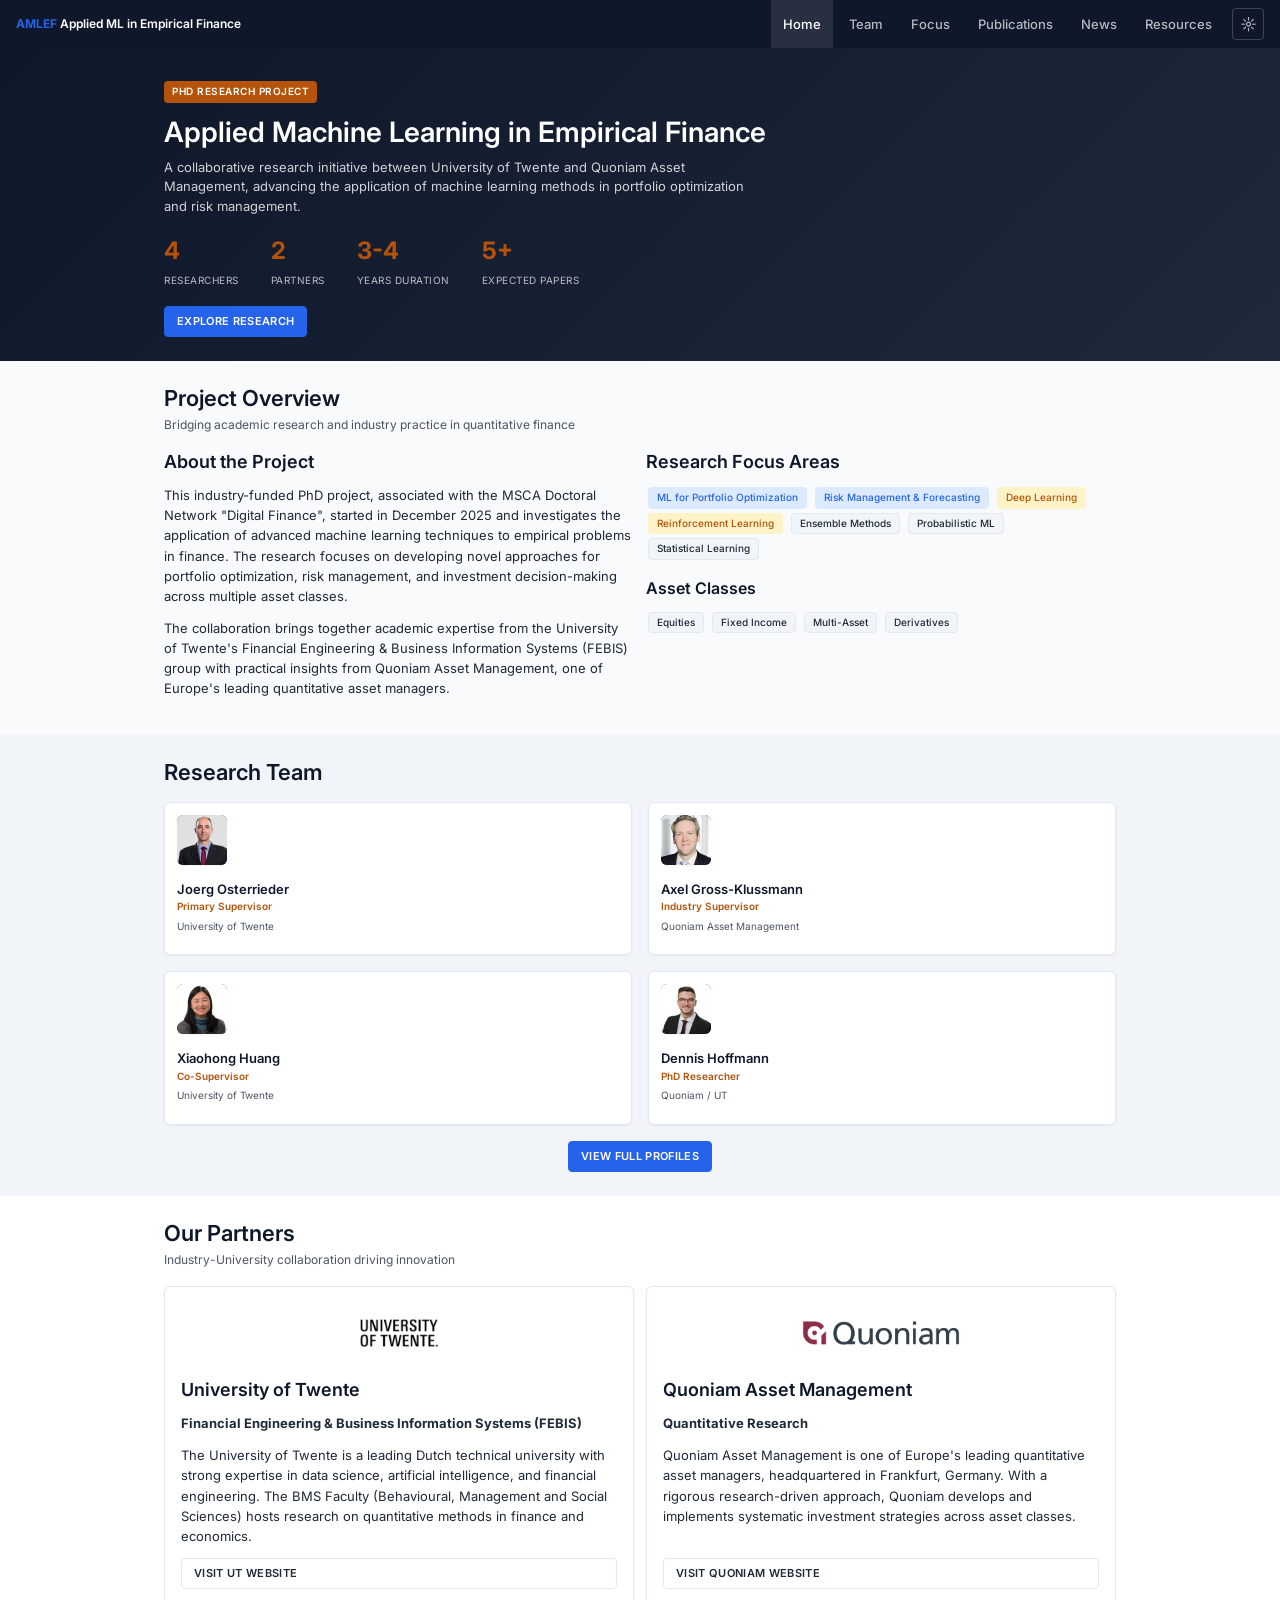
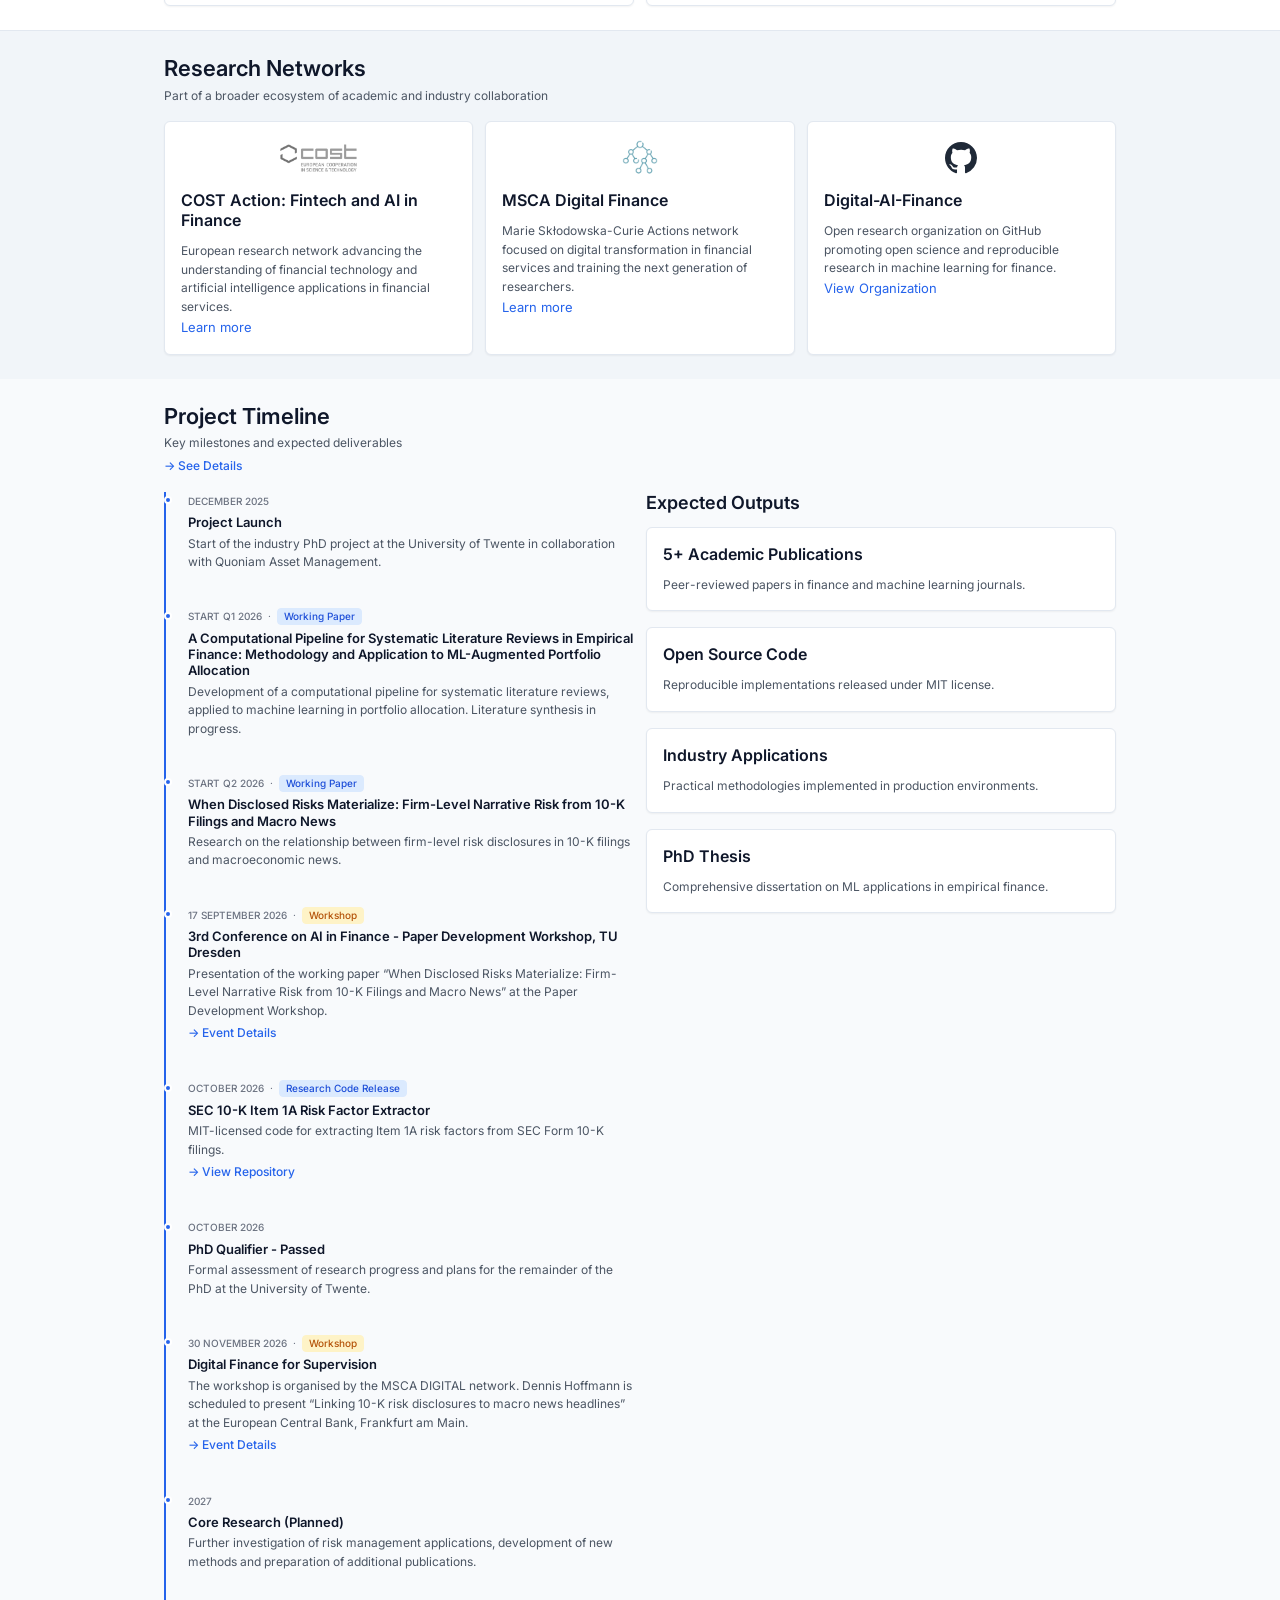
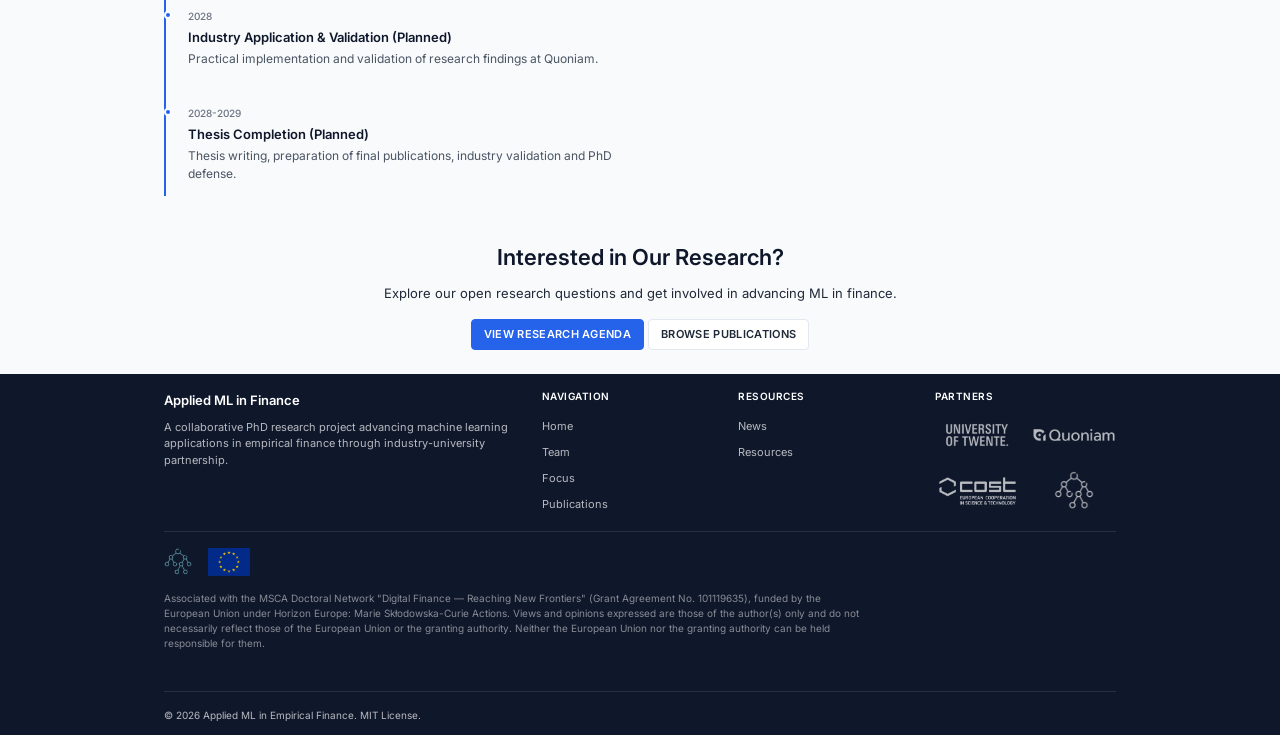
==== commit 297ccf70: "docs(website): refine code milestones and timeline navigation" ====
--- a/docs/index.html
+++ b/docs/index.html
@@ -36,7 +36,7 @@
     <link rel="preconnect" href="https://fonts.googleapis.com">
     <link rel="preconnect" href="https://fonts.gstatic.com" crossorigin>
     <link href="https://fonts.googleapis.com/css2?family=Inter:wght@400;500;600;700&display=swap" rel="stylesheet">
-    <link rel="stylesheet" href="css/style.css">
+    <link rel="stylesheet" href="css/style.css?v=20261106-code-tags">
     <link rel="icon" href="assets/images/favicon.svg" type="image/svg+xml">
 </head>
 <body>
@@ -298,7 +298,11 @@
             <div class="container">
                 <div class="section-title">
                     <h2>Project Timeline</h2>
-                    <p>Key milestones and expected deliverables</p>
+                    <p>
+                        Key milestones and expected deliverables
+                        <br>
+                        <a href="news.html#timeline" class="card-link">&rarr; See Details</a>
+                    </p>
                 </div>
 
                 <div class="grid-2">
@@ -345,22 +349,9 @@
                         </div>
                         <div class="timeline-item">
                             <div class="timeline-meta">
-                                <div class="timeline-date">September 2026</div>
-                                <span class="timeline-separator" aria-hidden="true">&middot;</span>
-                                <span class="tag tag-primary">Code Release</span>
-                            </div>
-                            <h4 class="timeline-title">LaTeX Claim &amp; Bibliography Checker</h4>
-                            <p class="timeline-text">
-                                MIT-licensed code for checking LaTeX citations against bibliography metadata and cited abstracts.
-                                <br>
-                                <a href="https://github.com/HoffmannDennis/latex-claim-and-bib-checker" target="_blank" rel="noopener noreferrer" class="card-link">&rarr; View Repository</a>
-                            </p>
-                        </div>
-                        <div class="timeline-item">
-                            <div class="timeline-meta">
                                 <div class="timeline-date">October 2026</div>
                                 <span class="timeline-separator" aria-hidden="true">&middot;</span>
-                                <span class="tag tag-primary">Code Release</span>
+                                <span class="tag tag-research-code">Research Code Release</span>
                             </div>
                             <h4 class="timeline-title">SEC 10-K Item 1A Risk Factor Extractor</h4>
                             <p class="timeline-text">
@@ -425,10 +416,6 @@
                             <h4>Open Source Code</h4>
                             <p class="card-text">
                                 Reproducible implementations released under MIT license.
-                                <br>
-                                <a href="https://github.com/HoffmannDennis/latex-claim-and-bib-checker" target="_blank" rel="noopener noreferrer" class="card-link">&rarr; LaTeX Claim &amp; Bibliography Checker</a>
-                                <br>
-                                <a href="https://github.com/HoffmannDennis/edgar-10k-item1a" target="_blank" rel="noopener noreferrer" class="card-link">&rarr; SEC 10-K Item 1A Risk Factor Extractor</a>
                             </p>
                         </div>
                         <div class="card mb-3">
--- a/docs/css/style.css
+++ b/docs/css/style.css
@@ -5,6 +5,8 @@
     --primary: #2563eb;
     --primary-dark: #1d4ed8;
     --primary-light: #dbeafe;
+    --tooling: #3b6fae;
+    --tooling-light: #eff6ff;
     --secondary: #b45309;
     --secondary-light: #fef3c7;
     --accent: #b45309;
@@ -46,6 +48,8 @@
     --primary: #60a5fa;
     --primary-dark: #93bbfd;
     --primary-light: #1e3a5f;
+    --tooling: #bfd8f3;
+    --tooling-light: #29445f;
     --secondary: #d97706;
     --secondary-light: #422006;
     --accent: #d97706;
@@ -920,10 +924,18 @@
     white-space: nowrap;
 }
 .timeline-meta .tag-paper,
-[data-theme="dark"] .timeline-meta .tag.tag-paper {
+[data-theme="dark"] .timeline-meta .tag.tag-paper,
+.timeline-meta .tag-research-code,
+[data-theme="dark"] .timeline-meta .tag.tag-research-code {
     background: var(--primary-light);
     color: var(--primary-dark);
     border-color: var(--primary-light);
+}
+.timeline-meta .tag-tooling-code,
+[data-theme="dark"] .timeline-meta .tag.tag-tooling-code {
+    background: var(--tooling-light);
+    color: var(--tooling);
+    border-color: var(--tooling-light);
 }
 [data-theme="dark"] .timeline-meta .tag-accent { color: #fbbf24; }
 
